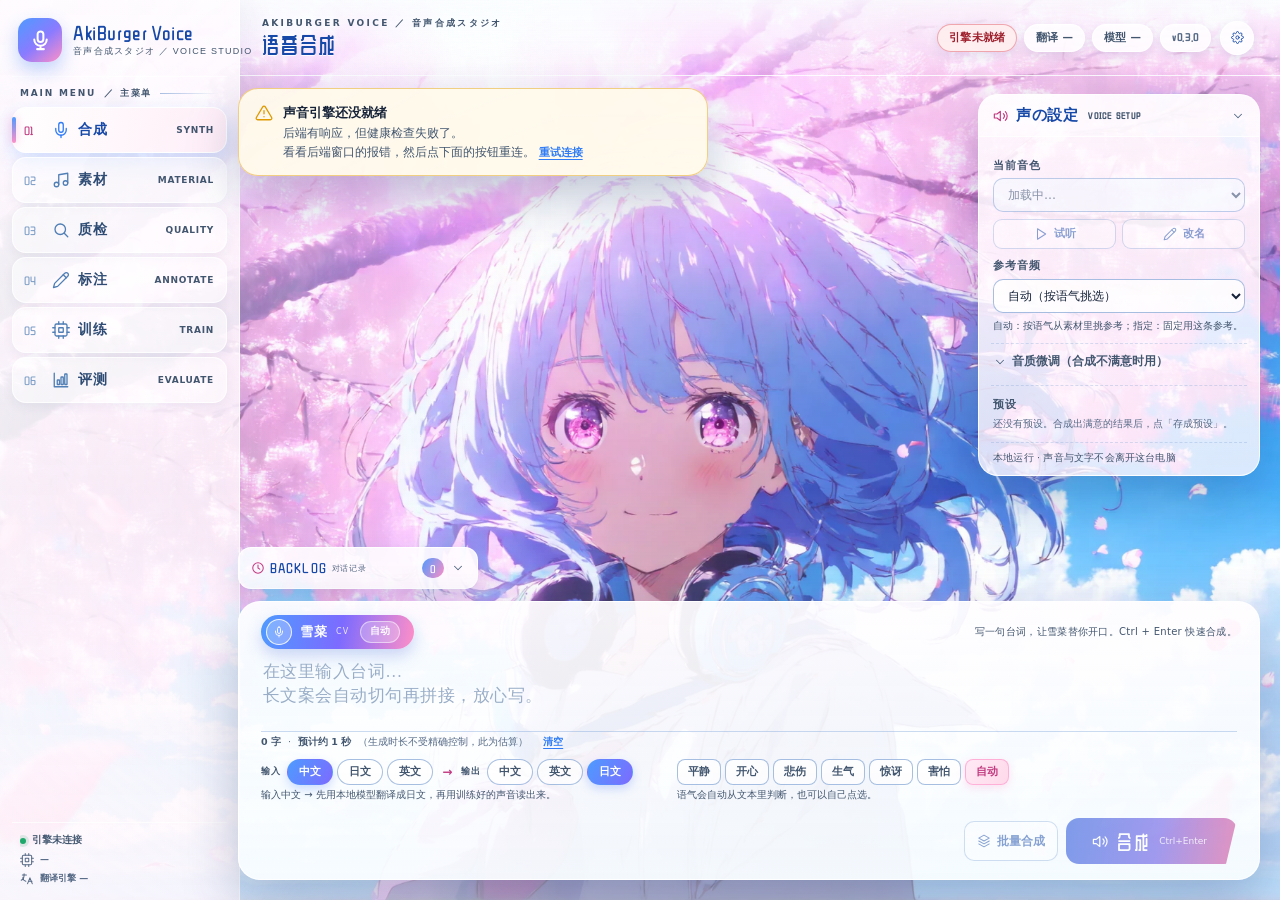
==== src/static/index.html @ b8134723 "修复审查 P1/P2:三类页面转场+方向感/批量停止重开与429退避/BACKLOG锚点与紧凑模式抽屉/矮屏设置可达/评测真实进度与CTA禁用/标注保存反馈/五页撑满/语气与seed状态/422中文化" ====
<!DOCTYPE html>
<html lang="zh-CN">
<head>
<meta charset="UTF-8">
<meta name="viewport" content="width=device-width, initial-scale=1.0">
<title>AkiBurger Voice · 合成台</title>
<link rel="icon" href="data:image/svg+xml,<svg xmlns='http://www.w3.org/2000/svg' viewBox='0 0 100 100'><rect width='100' height='100' rx='22' fill='%23EEF6FF'/><circle cx='50' cy='50' r='22' fill='%232F7CF6'/><circle cx='62' cy='38' r='8' fill='%23FF8FC7'/></svg>">
<link rel="stylesheet" href="styles.css?v=20261020v7">
<link rel="preload" as="image" href="assets/hero-idle.webp">
</head>
<body data-view="synth">

<!-- 跳到主内容（无障碍：页面首个可聚焦元素） -->
<a class="skip-link" href="#contentScroll">跳到主内容</a>

<!-- ============================================================
     内联 SVG 图标 sprite（Lucide 风格，线性描边，无 emoji 图标）
     用法：<svg class="icon" aria-hidden="true"><use href="#i-xxx"/></svg>
     ============================================================ -->
<svg class="svg-sprite" xmlns="http://www.w3.org/2000/svg" aria-hidden="true" focusable="false">
  <symbol id="i-alert-triangle" viewBox="0 0 24 24" fill="none" stroke="currentColor" stroke-width="1.75" stroke-linecap="round" stroke-linejoin="round"><path d="M10.29 3.86 1.82 18a2 2 0 0 0 1.71 3h16.94a2 2 0 0 0 1.71-3L13.71 3.86a2 2 0 0 0-3.42 0z"/><line x1="12" y1="9" x2="12" y2="13"/><line x1="12" y1="17" x2="12.01" y2="17"/></symbol>
  <symbol id="i-chart" viewBox="0 0 24 24" fill="none" stroke="currentColor" stroke-width="1.75" stroke-linecap="round" stroke-linejoin="round"><path d="M3 3v18h18"/><rect x="7" y="12" width="3" height="6" rx="0.5"/><rect x="12" y="8" width="3" height="10" rx="0.5"/><rect x="17" y="4" width="3" height="14" rx="0.5"/></symbol>
  <symbol id="i-check" viewBox="0 0 24 24" fill="none" stroke="currentColor" stroke-width="1.75" stroke-linecap="round" stroke-linejoin="round"><path d="M20 6 9 17l-5-5"/></symbol>
  <symbol id="i-chevron-down" viewBox="0 0 24 24" fill="none" stroke="currentColor" stroke-width="1.75" stroke-linecap="round" stroke-linejoin="round"><path d="m6 9 6 6 6-6"/></symbol>
  <symbol id="i-clock" viewBox="0 0 24 24" fill="none" stroke="currentColor" stroke-width="1.75" stroke-linecap="round" stroke-linejoin="round"><circle cx="12" cy="12" r="9"/><path d="M12 7v5l3 2"/></symbol>
  <symbol id="i-cpu" viewBox="0 0 24 24" fill="none" stroke="currentColor" stroke-width="1.75" stroke-linecap="round" stroke-linejoin="round"><rect x="4" y="4" width="16" height="16" rx="2"/><rect x="9" y="9" width="6" height="6" rx="0.5"/><path d="M9 1v3M15 1v3M9 20v3M15 20v3M1 9h3M1 15h3M20 9h3M20 15h3"/></symbol>
  <symbol id="i-database" viewBox="0 0 24 24" fill="none" stroke="currentColor" stroke-width="1.75" stroke-linecap="round" stroke-linejoin="round"><ellipse cx="12" cy="5" rx="8" ry="3"/><path d="M4 5v14c0 1.7 3.6 3 8 3s8-1.3 8-3V5"/><path d="M4 12c0 1.7 3.6 3 8 3s8-1.3 8-3"/></symbol>
  <symbol id="i-download" viewBox="0 0 24 24" fill="none" stroke="currentColor" stroke-width="1.75" stroke-linecap="round" stroke-linejoin="round"><path d="M12 3v12"/><path d="m7 10 5 5 5-5"/><path d="M5 21h14"/></symbol>
  <symbol id="i-eraser" viewBox="0 0 24 24" fill="none" stroke="currentColor" stroke-width="1.75" stroke-linecap="round" stroke-linejoin="round"><path d="m7 21-4.3-4.3a1 1 0 0 1 0-1.4l9.6-9.6a2 2 0 0 1 2.8 0l5.6 5.6a2 2 0 0 1 0 2.8L13 21"/><path d="M22 21H7"/><path d="m5 11 8 8"/></symbol>
  <symbol id="i-eye" viewBox="0 0 24 24" fill="none" stroke="currentColor" stroke-width="1.75" stroke-linecap="round" stroke-linejoin="round"><path d="M2 12s3.5-7 10-7 10 7 10 7-3.5 7-10 7S2 12 2 12z"/><circle cx="12" cy="12" r="3"/></symbol>
  <symbol id="i-filter" viewBox="0 0 24 24" fill="none" stroke="currentColor" stroke-width="1.75" stroke-linecap="round" stroke-linejoin="round"><path d="M3 4h18l-7 8v6l-4 2v-8L3 4z"/></symbol>
  <symbol id="i-folder-upload" viewBox="0 0 24 24" fill="none" stroke="currentColor" stroke-width="1.75" stroke-linecap="round" stroke-linejoin="round"><path d="M4 20h16a2 2 0 0 0 2-2V8a2 2 0 0 0-2-2h-7.9a2 2 0 0 1-1.69-.9L9.6 3.9A2 2 0 0 0 7.93 3H4a2 2 0 0 0-2 2v13a2 2 0 0 0 2 2z"/><path d="M12 10v6"/><path d="m9 13 3-3 3 3"/></symbol>
  <symbol id="i-info" viewBox="0 0 24 24" fill="none" stroke="currentColor" stroke-width="1.75" stroke-linecap="round" stroke-linejoin="round"><circle cx="12" cy="12" r="9"/><path d="M12 16v-4"/><path d="M12 8h.01"/></symbol>
  <symbol id="i-layers" viewBox="0 0 24 24" fill="none" stroke="currentColor" stroke-width="1.75" stroke-linecap="round" stroke-linejoin="round"><path d="m12 2 9 5-9 5-9-5 9-5z"/><path d="m3 12 9 5 9-5"/><path d="m3 17 9 5 9-5"/></symbol>
  <symbol id="i-mic" viewBox="0 0 24 24" fill="none" stroke="currentColor" stroke-width="1.75" stroke-linecap="round" stroke-linejoin="round"><path d="M12 2a3 3 0 0 0-3 3v7a3 3 0 0 0 6 0V5a3 3 0 0 0-3-3z"/><path d="M19 10v2a7 7 0 0 1-14 0v-2"/><line x1="12" y1="19" x2="12" y2="22"/></symbol>
  <symbol id="i-music" viewBox="0 0 24 24" fill="none" stroke="currentColor" stroke-width="1.75" stroke-linecap="round" stroke-linejoin="round"><path d="M9 18V5l12-2v13"/><circle cx="6" cy="18" r="3"/><circle cx="18" cy="16" r="3"/></symbol>
  <symbol id="i-pause" viewBox="0 0 24 24" fill="none" stroke="currentColor" stroke-width="1.75" stroke-linecap="round" stroke-linejoin="round"><rect x="5" y="4" width="4" height="16" rx="1"/><rect x="15" y="4" width="4" height="16" rx="1"/></symbol>
  <symbol id="i-pencil" viewBox="0 0 24 24" fill="none" stroke="currentColor" stroke-width="1.75" stroke-linecap="round" stroke-linejoin="round"><path d="M17 3a2.83 2.83 0 1 1 4 4L7.5 20.5 2 22l1.5-5.5z"/><path d="m15 5 4 4"/></symbol>
  <symbol id="i-play" viewBox="0 0 24 24" fill="none" stroke="currentColor" stroke-width="1.75" stroke-linecap="round" stroke-linejoin="round"><path d="M6 3l14 9-14 9V3z"/></symbol>
  <symbol id="i-plus" viewBox="0 0 24 24" fill="none" stroke="currentColor" stroke-width="1.75" stroke-linecap="round" stroke-linejoin="round"><path d="M12 5v14"/><path d="M5 12h14"/></symbol>
  <symbol id="i-refresh-cw" viewBox="0 0 24 24" fill="none" stroke="currentColor" stroke-width="1.75" stroke-linecap="round" stroke-linejoin="round"><path d="M21 12a9 9 0 0 0-15.5-6.4L3 8"/><path d="M3 3v5h5"/><path d="M3 12a9 9 0 0 0 15.5 6.4L21 16"/><path d="M21 21v-5h-5"/></symbol>
  <symbol id="i-rotate-ccw" viewBox="0 0 24 24" fill="none" stroke="currentColor" stroke-width="1.75" stroke-linecap="round" stroke-linejoin="round"><path d="M3 12a9 9 0 1 0 3-6.7L3 8"/><path d="M3 3v5h5"/></symbol>
  <symbol id="i-save" viewBox="0 0 24 24" fill="none" stroke="currentColor" stroke-width="1.75" stroke-linecap="round" stroke-linejoin="round"><path d="M5 3h11l5 5v13a1 1 0 0 1-1 1H5a2 2 0 0 1-2-2V5a2 2 0 0 1 2-2z"/><path d="M7 3v6h8V3"/><path d="M7 21v-8h10v8"/></symbol>
  <symbol id="i-search" viewBox="0 0 24 24" fill="none" stroke="currentColor" stroke-width="1.75" stroke-linecap="round" stroke-linejoin="round"><circle cx="11" cy="11" r="7"/><path d="m21 21-4.3-4.3"/></symbol>
  <symbol id="i-settings" viewBox="0 0 24 24" fill="none" stroke="currentColor" stroke-width="1.75" stroke-linecap="round" stroke-linejoin="round"><circle cx="12" cy="12" r="3"/><path d="M19.4 15a1.65 1.65 0 0 0 .33 1.82l.06.06a2 2 0 1 1-2.83 2.83l-.06-.06a1.65 1.65 0 0 0-1.82-.33 1.65 1.65 0 0 0-1 1.51V21a2 2 0 1 1-4 0v-.09A1.65 1.65 0 0 0 9 19.4a1.65 1.65 0 0 0-1.82.33l-.06.06a2 2 0 1 1-2.83-2.83l.06-.06a1.65 1.65 0 0 0 .33-1.82 1.65 1.65 0 0 0-1.51-1H3a2 2 0 1 1 0-4h.09A1.65 1.65 0 0 0 4.6 9a1.65 1.65 0 0 0-.33-1.82l-.06-.06a2 2 0 1 1 2.83-2.83l.06.06a1.65 1.65 0 0 0 1.82.33H9a1.65 1.65 0 0 0 1-1.51V3a2 2 0 1 1 4 0v.09a1.65 1.65 0 0 0 1 1.51 1.65 1.65 0 0 0 1.82-.33l.06-.06a2 2 0 1 1 2.83 2.83l-.06.06A1.65 1.65 0 0 0 19.4 9c.14.4.52.68.95.68H21a2 2 0 1 1 0 4h-.09a1.65 1.65 0 0 0-1.51 1z"/></symbol>
  <symbol id="i-square" viewBox="0 0 24 24" fill="none" stroke="currentColor" stroke-width="1.75" stroke-linecap="round" stroke-linejoin="round"><rect x="5" y="5" width="14" height="14" rx="2"/></symbol>
  <symbol id="i-star" viewBox="0 0 24 24" fill="none" stroke="currentColor" stroke-width="1.75" stroke-linecap="round" stroke-linejoin="round"><path d="M12 2.5l2.9 5.9 6.5.9-4.7 4.6 1.1 6.5L12 17.3l-5.8 3.1 1.1-6.5-4.7-4.6 6.5-.9z"/></symbol>
  <symbol id="i-translate" viewBox="0 0 24 24" fill="none" stroke="currentColor" stroke-width="1.75" stroke-linecap="round" stroke-linejoin="round"><path d="M4 5h7"/><path d="M7 3v2c0 4-2.5 8-5 9"/><path d="M5 9c0 3 2 6 5 7"/><path d="m13 20 4-10 4 10"/><path d="M15.5 16h5"/></symbol>
  <symbol id="i-trash-2" viewBox="0 0 24 24" fill="none" stroke="currentColor" stroke-width="1.75" stroke-linecap="round" stroke-linejoin="round"><path d="M3 6h18"/><path d="M19 6v14a2 2 0 0 1-2 2H7a2 2 0 0 1-2-2V6"/><path d="M8 6V4a2 2 0 0 1 2-2h4a2 2 0 0 1 2 2v2"/><line x1="10" y1="11" x2="10" y2="17"/><line x1="14" y1="11" x2="14" y2="17"/></symbol>
  <symbol id="i-volume-2" viewBox="0 0 24 24" fill="none" stroke="currentColor" stroke-width="1.75" stroke-linecap="round" stroke-linejoin="round"><path d="M11 5 6 9H2v6h4l5 4V5z"/><path d="M15.5 8.5a5 5 0 0 1 0 7"/><path d="M18.5 5.5a9 9 0 0 1 0 13"/></symbol>
  <symbol id="i-waveform" viewBox="0 0 24 24" fill="none" stroke="currentColor" stroke-width="1.75" stroke-linecap="round" stroke-linejoin="round"><path d="M2 12h2"/><path d="M6 8v8"/><path d="M10 5v14"/><path d="M14 9v6"/><path d="M18 7v10"/><path d="M22 12h-2"/></symbol>
  <symbol id="i-x" viewBox="0 0 24 24" fill="none" stroke="currentColor" stroke-width="1.75" stroke-linecap="round" stroke-linejoin="round"><path d="M18 6 6 18"/><path d="m6 6 12 12"/></symbol>
</svg>

<!-- ============================================================
     A 式主视觉背景 + 应用外壳
     ============================================================ -->
<div class="stage">
  <div class="scene-stack" aria-hidden="true">
    <div class="scene-img" id="sceneA"></div>
    <div class="scene-img" id="sceneB"></div>
  </div>
  <div class="scene-tint" aria-hidden="true"></div>

  <!-- ================= 顶部状态条 ================= -->
  <header class="topbar">
    <div class="topbar-left">
      <span class="topbar-kicker">AKIBURGER VOICE ／ 音声合成スタジオ</span>
      <h1 class="topbar-title" id="pageTitle">语音合成</h1>
    </div>
    <div class="topbar-right">
      <span id="engineBadge" class="badge badge-warn" title="声音引擎连接状态">引擎检查中…</span>
      <span id="translatorBadge" class="badge badge-neutral" title="本地翻译引擎状态">翻译 —</span>
      <span id="topModelBadge" class="badge badge-neutral" title="当前音色模型">模型 —</span>
      <span class="badge badge-neutral badge-version">v0.3.0</span>
      <button type="button" id="historyBtn" class="icon-btn compact-only" aria-label="打开历史记录" aria-expanded="false" aria-controls="backlogDrawer" title="历史记录">
        <svg class="icon" aria-hidden="true"><use href="#i-clock"/></svg>
      </button>
      <button type="button" id="voicePanelBtn" class="icon-btn voice-open-btn" aria-label="打开声の設定" aria-expanded="false" aria-controls="voicePanel" title="声の設定">
        <svg class="icon" aria-hidden="true"><use href="#i-volume-2"/></svg>
      </button>
      <button type="button" id="settingsBtn" class="icon-btn" aria-label="设置" aria-expanded="false" aria-controls="settingsPanel" title="设置">
        <svg class="icon" aria-hidden="true"><use href="#i-settings"/></svg>
      </button>
      <div id="settingsPanel" class="settings-panel hidden" role="dialog" aria-label="设置">
        <div class="settings-title">设置</div>
        <label class="settings-row">
          <span>页面切换动效</span>
          <span class="switch"><input id="motionToggle" type="checkbox" checked><i class="switch-dot"></i></span>
        </label>
        <label class="settings-row">
          <span>显示主视觉背景</span>
          <span class="switch"><input id="charToggle" type="checkbox" checked><i class="switch-dot"></i></span>
        </label>
        <div class="settings-note">关闭动效后页面切换不再有斜切面板；关闭主视觉后回退到纯色渐变背景，功能不受影响。</div>
      </div>
    </div>
  </header>

  <!-- ================= 左侧竖排大菜单 ================= -->
  <nav class="main-menu side-nav" aria-label="主导航">
    <div class="brand">
      <span class="brand-logo" aria-hidden="true">
        <svg viewBox="0 0 24 24" fill="none" stroke="currentColor" stroke-width="2.1" stroke-linecap="round" stroke-linejoin="round"><rect x="9" y="2.5" width="6" height="11" rx="3"/><path d="M5.5 11a6.5 6.5 0 0 0 13 0M12 17.5V21M8.5 21h7"/></svg>
      </span>
      <span class="brand-text">
        <span class="brand-name">AkiBurger Voice</span>
        <span class="brand-sub">音声合成スタジオ ／ VOICE STUDIO</span>
      </span>
    </div>
    <div class="menu-cap"><span>MAIN MENU</span><span>／ 主菜单</span></div>

    <button type="button" class="side-nav-item flow-step current" data-view="synth"
            aria-current="page" title="语音合成" aria-label="语音合成">
      <span class="menu-num">01</span>
      <svg class="icon side-nav-icon" aria-hidden="true"><use href="#i-mic"/></svg>
      <span class="side-nav-label">合成</span>
      <span class="side-nav-en">SYNTH</span>
    </button>
    <button type="button" class="side-nav-item flow-step" data-view="material" title="素材：导入音频" aria-label="素材">
      <span class="menu-num">02</span>
      <svg class="icon side-nav-icon" aria-hidden="true"><use href="#i-music"/></svg>
      <span class="side-nav-label">素材</span>
      <span class="side-nav-en">MATERIAL</span>
    </button>
    <button type="button" class="side-nav-item flow-step" data-view="qc" title="质检：检查音频/文本问题" aria-label="质检">
      <span class="menu-num">03</span>
      <svg class="icon side-nav-icon" aria-hidden="true"><use href="#i-search"/></svg>
      <span class="side-nav-label">质检</span>
      <span class="side-nav-en">QUALITY</span>
    </button>
    <button type="button" class="side-nav-item flow-step" data-view="annotation" title="标注：核对/修改文本" aria-label="标注">
      <span class="menu-num">04</span>
      <svg class="icon side-nav-icon" aria-hidden="true"><use href="#i-pencil"/></svg>
      <span class="side-nav-label">标注</span>
      <span class="side-nav-en">ANNOTATE</span>
    </button>
    <button type="button" class="side-nav-item flow-step" data-view="train" title="训练：训练/更新声音模型" aria-label="训练">
      <span class="menu-num">05</span>
      <svg class="icon side-nav-icon" aria-hidden="true"><use href="#i-cpu"/></svg>
      <span class="side-nav-label">训练</span>
      <span class="side-nav-en">TRAIN</span>
    </button>
    <button type="button" class="side-nav-item flow-step" data-view="eval" title="评测：给声音打分" aria-label="评测">
      <span class="menu-num">06</span>
      <svg class="icon side-nav-icon" aria-hidden="true"><use href="#i-chart"/></svg>
      <span class="side-nav-label">评测</span>
      <span class="side-nav-en">EVALUATE</span>
    </button>

    <div class="menu-foot">
      <div class="menu-status"><span class="menu-status-dot"></span><span id="footEngine">引擎状态未知</span></div>
      <div class="menu-status menu-status-sub" title="当前音色模型"><svg class="icon icon-sm" aria-hidden="true"><use href="#i-cpu"/></svg><span id="sideModelName">—</span></div>
      <div class="menu-status menu-status-sub" title="本地翻译引擎状态"><svg class="icon icon-sm" aria-hidden="true"><use href="#i-translate"/></svg><span id="sideTranslator">翻译引擎 —</span></div>
    </div>
  </nav>

  <!-- 角色直接画在 A 式主视觉背景里：表情切换 = 背景图 120ms 淡入淡出 -->
  <!-- ================= 页面切换多层转场 ================= -->
  <div class="page-veil" id="pageVeil" aria-hidden="true" data-type="a" data-dir="fwd">
    <!-- A：跨区 cut-in（深蓝块 + 速度线 + 页面名贴纸） -->
    <div class="veil-a">
      <i class="veil-a-block"></i>
      <span class="veil-a-lines"><i></i><i></i><i></i></span>
      <span class="veil-sticker">
        <b class="veil-sticker-num">02</b>
        <span class="veil-sticker-en">MATERIAL</span>
        <span class="veil-sticker-cn">素材</span>
      </span>
    </div>
    <!-- B：流水线内部（漫画翻页：双面板错位 + 大编号） -->
    <div class="veil-b">
      <i class="veil-b-pink"></i>
      <i class="veil-b-white"></i>
      <span class="veil-b-num">02</span>
    </div>
  </div>

  <!-- ================= 主内容区（其它 5 页） ================= -->
  <main class="stage-main" id="main" tabindex="-1">
    <div class="content-scroll" id="contentScroll">
      <div class="page">

        <!-- ==================== 合成页（内容主要浮层在下方） ==================== -->
        <div class="view" id="view-synth">
          <header class="page-head synth-head">
            <h2 class="page-title">语音合成</h2>
            <p class="page-sub">写一句台词，让雪菜的声音替你开口。</p>
          </header>
        </div>

        <!-- ==================== 素材页 ==================== -->
        <div class="view hidden" id="view-material">
          <header class="page-head">
            <h2 class="page-title">素材</h2>
            <p class="page-sub">第一步：把要用的声音素材导入进来。可以选一个文件夹，扫描后按需导入。</p>
          </header>

          <section class="card" id="dataSection">
            <div class="card-head">
              <h2 class="card-title">训练素材</h2>
            </div>
            <div class="train-note">
              三步：<b>选文件夹 → 导入音频 → 识别 + 清洗</b>。做完这三步才能训练。<br>
              音频格式支持 ogg / wav / flac / mp3 等，选中的文件夹会全部导入并自动转成训练要的 wav（已导入的会跳过）。
            </div>
            <div class="data-row">
              <button type="button" id="browseBtn" class="btn-secondary btn-sm">
                <svg class="icon icon-sm" aria-hidden="true"><use href="#i-folder-upload"/></svg>
                浏览…
              </button>
              <input id="sourcePath" class="data-input" type="text"
                     placeholder="点「浏览…」选文件夹，或直接粘贴路径，例如 D:\我的声音素材\雪菜">
              <button type="button" id="scanBtn" class="btn-secondary btn-sm">
                <svg class="icon icon-sm" aria-hidden="true"><use href="#i-search"/></svg>
                扫描
              </button>
            </div>
            <div class="data-hint" id="browseHint"></div>
            <div class="data-scan-result" id="scanResult">还没扫描。填好路径后点「扫描」看看有多少素材。</div>
            <div class="data-row">
              <button type="button" id="importBtn" class="btn-secondary btn-sm">① 导入全部音频</button>
              <button type="button" id="prepareBtn" class="btn-secondary btn-sm">② 识别 + 清洗</button>
            </div>
            <div id="dataJob" class="data-job hidden">
              <div class="train-stage" id="dataJobStage">—</div>
              <div class="progress-track"><div id="dataJobBar" class="progress-bar" style="width:0%"></div></div>
              <pre class="train-log" id="dataJobLog"></pre>
            </div>
          </section>

          <section class="card">
            <div class="card-head">
              <h2 class="card-title">已导入的素材</h2>
              <div class="material-actions">
                <button type="button" id="materialRestoreBtn" class="btn-secondary btn-sm" title="从回收站找回上次删掉的素材">
                  <svg class="icon icon-sm" aria-hidden="true"><use href="#i-rotate-ccw"/></svg>
                  恢复删除
                </button>
                <button type="button" id="materialRefreshBtn" class="btn-secondary btn-sm">
                  <svg class="icon icon-sm" aria-hidden="true"><use href="#i-refresh-cw"/></svg>
                  刷新
                </button>
                <button type="button" id="materialClearBtn" class="btn-danger-link">
                  <svg class="icon icon-sm" aria-hidden="true"><use href="#i-trash-2"/></svg>
                  全部清空
                </button>
              </div>
            </div>
            <div class="material-stats" id="materialStats">正在读取…</div>
            <div class="material-toolbar">
              <input id="materialSearch" class="data-input" type="search" placeholder="按文件名搜索…" aria-label="搜索素材">
              <span class="material-count" id="materialCount"></span>
            </div>
            <div class="material-list" id="materialList"></div>
          </section>
        </div>

        <!-- ==================== 质检页 ==================== -->
        <div class="view hidden" id="view-qc">
          <header class="page-head">
            <h2 class="page-title">质检</h2>
            <p class="page-sub">第二步：自动检查素材有没有问题（太短/太长/太小/爆音/静音多/文本乱码），问题音频不建议拿去训练。</p>
          </header>

          <section class="card">
            <div class="card-head">
              <h2 class="card-title">检查结果</h2>
              <div class="material-actions">
                <button type="button" id="qcClearBtn" class="btn-danger-link">清空结果</button>
                <button type="button" id="qcRunBtn" class="btn-secondary btn-sm">
                  <svg class="icon icon-sm" aria-hidden="true"><use href="#i-search"/></svg>
                  开始质检
                </button>
              </div>
            </div>
            <div id="qcSummary" class="qc-summary">还没检查过。点「开始质检」，几百段音频大约十几秒。</div>
            <div class="eval-filter" id="qcFilter" hidden>
              <button type="button" class="filter-btn active" data-filter="all">全部</button>
              <button type="button" class="filter-btn" data-filter="warn">警告</button>
              <button type="button" class="filter-btn" data-filter="fail">不合格</button>
            </div>
            <div class="qc-list" id="qcList"></div>
          </section>
        </div>

        <!-- ==================== 标注页 ==================== -->
        <div class="view hidden" id="view-annotation">
          <header class="page-head">
            <h2 class="page-title">标注</h2>
            <p class="page-sub">第三步：核对每段音频对应的文本。识别错的地方直接改，改完点保存，训练用的就是改后的文本。</p>
          </header>

          <section class="card">
            <div class="card-head">
              <h2 class="card-title">标注列表</h2>
              <div class="material-actions">
                <button type="button" id="annClearBtn" class="btn-danger-link">清空列表</button>
                <button type="button" id="annRefreshBtn" class="btn-secondary btn-sm">
                  <svg class="icon icon-sm" aria-hidden="true"><use href="#i-refresh-cw"/></svg>
                  刷新
                </button>
              </div>
            </div>
            <div class="material-stats" id="annStats">正在读取…</div>
            <div class="material-toolbar">
              <input id="annSearch" class="data-input" type="search" placeholder="按文件名搜索…" aria-label="搜索标注">
              <span class="material-count" id="annCount"></span>
            </div>
            <div class="eval-filter" id="annFilter" hidden>
              <button type="button" class="filter-btn active" data-filter="all">全部</button>
              <button type="button" class="filter-btn" data-filter="short">文本过短</button>
              <button type="button" class="filter-btn" data-filter="long">文本过长</button>
            </div>
            <div class="ann-list" id="annList"></div>
          </section>
        </div>

        <!-- ==================== 训练页 ==================== -->
        <div class="view hidden" id="view-train">
          <header class="page-head">
            <h2 class="page-title">训练声音模型</h2>
            <p class="page-sub">用准备好的音频训练或更新音色模型。训练完成后会自动挂到合成页使用，建议再跑一次评测对比分数。</p>
          </header>

          <div class="train-stack" id="trainSection">
            <section class="card">
              <div class="card-head">
                <h2 class="card-title">本次训练</h2>
                <span id="trainBadge" class="badge badge-warn">空闲</span>
              </div>
              <div class="train-data" id="trainData">正在检查训练数据…</div>
            </section>

            <section class="card">
              <div class="card-head">
                <h2 class="card-title">训练参数</h2>
                <span class="card-sub">轮数越多越像，但越慢</span>
              </div>
              <div class="train-params">
                <label class="train-param">音色模型轮数
                  <input id="epochsS2" type="number" value="6" min="1" max="20">
                </label>
                <label class="train-param">韵律模型轮数
                  <input id="epochsS1" type="number" value="8" min="1" max="30">
                </label>
                <label class="train-param">音色批量
                  <input id="batchS2" type="number" value="2" min="1" max="8">
                </label>
                <label class="train-param">韵律批量
                  <input id="batchS1" type="number" value="4" min="1" max="16">
                </label>
                <label class="train-param train-check">
                  <input id="fromScratch" type="checkbox" checked> 从零训练
                </label>
              </div>
            </section>

            <section class="card">
              <div class="card-head">
                <h2 class="card-title">高级参数</h2>
                <span class="card-sub">不确定就保持默认</span>
              </div>
              <div class="adv-params">
                <label class="train-param">音色保存间隔
                  <input id="saveEveryS2" type="number" value="2" min="1" max="10">
                </label>
                <label class="train-param">韵律保存间隔
                  <input id="saveEveryS1" type="number" value="4" min="1" max="20">
                </label>
                <label class="train-param">音色学习率
                  <input id="lrS2" type="number" value="0" min="0" max="1" step="0.0001" placeholder="0=默认">
                </label>
                <label class="train-param">韵律学习率
                  <input id="lrS1" type="number" value="0" min="0" max="1" step="0.0001" placeholder="0=默认">
                </label>
                <label class="train-param train-check">
                  <input id="autoEval" type="checkbox"> 训完自动评测
                </label>
              </div>
            </section>

            <section class="card">
              <div class="card-head">
                <h2 class="card-title">开始训练</h2>
                <span class="card-sub">训练期间合成会变慢</span>
              </div>
              <div class="train-note">轮数越多越像但越慢（音色模型约 2 分钟/轮）。训练期间合成会变慢。<br>「从零训练」会忽略上次训练的中间权重重新开始；取消勾选则在现有权重基础上继续训练。<br>训练完成后会自动挂载新权重，并建议跑一次评测。</div>
              <div class="train-actions">
                <button type="button" id="trainStartBtn" class="btn-secondary">
                  <svg class="icon icon-sm" aria-hidden="true"><use href="#i-play"/></svg>
                  开始训练
                </button>
                <button type="button" id="trainStopBtn" class="btn-secondary hidden">
                  <svg class="icon icon-sm" aria-hidden="true"><use href="#i-square"/></svg>
                  停止训练
                </button>
              </div>
              <div id="trainProgress" class="train-progress hidden">
                <div class="train-stage" id="trainStage">—</div>
                <div class="progress-track"><div id="trainBar" class="progress-bar" style="width:0%"></div></div>
                <div class="train-meta" id="trainMeta"></div>
                <pre class="train-log" id="trainLog"></pre>
              </div>
            </section>
          </div>
        </div>

        <!-- ==================== 评测页 ==================== -->
        <div class="view hidden" id="view-eval">
          <header class="page-head">
            <h2 class="page-title">评测打分</h2>
            <p class="page-sub">用声纹模型客观测量"像不像"：固定 11 句测试台词，跟参考音频比相似度。分数越高越像本人。</p>
          </header>

          <section class="card" id="evalTargetCard">
            <div class="card-head">
              <h2 class="card-title">评测对象</h2>
            </div>
            <div id="evalTarget" class="eval-target">正在读取…</div>
            <div class="train-note">
              评测方法：固定 11 句测试台词（5 句日文 + 3 句中文 + 3 句英文，与训练集无关），
              跟参考音频比"声纹相似度"。分数只反映"像不像本人"，不评价好不好听。
            </div>
          </section>

          <section class="card" id="evalSection">
            <div class="card-head">
              <h2 class="card-title">本次评测</h2>
              <button type="button" id="evalBtn" class="btn-secondary btn-sm" disabled>
                <svg class="icon icon-sm" aria-hidden="true"><use href="#i-chart"/></svg>
                开始评测
              </button>
            </div>
            <div class="eval-note">
              固定 11 句测试台词（5 句日文 + 3 句中文 + 3 句英文，与训练集无关），跟参考音频比声纹相似度。约 1.5 分钟；评测期间合成会暂时不可用。
            </div>

            <div id="evalProgress" class="eval-progress hidden">
              <div class="progress-row"><span class="spinner" aria-hidden="true"></span><span id="evalProgressText">正在评测…</span></div>
              <div class="progress-track"><div id="evalBar" class="progress-bar"></div></div>
            </div>

            <div id="evalResult" class="eval-result hidden">
              <div class="eval-score-card">
                <div class="eval-score-big" id="evalScore">—</div>
                <div class="eval-score-side">
                  <div class="eval-level" id="evalLevel">—</div>
                  <div class="eval-model" id="evalModel"></div>
                </div>
              </div>
              <div class="eval-conclusion" id="evalConclusion"></div>
              <div class="eval-langs" id="evalLangs"></div>

              <div class="eval-legend">
                <span class="lv-chip lv-good">≥ 0.78 很像</span>
                <span class="lv-chip lv-ok">0.65 ~ 0.78 像</span>
                <span class="lv-chip lv-mid">0.50 ~ 0.65 一般</span>
                <span class="lv-chip lv-bad">&lt; 0.50 不像</span>
                <span class="eval-legend-note">分数 = 跟参考音频的声纹相似度，1.000 是同一个声音</span>
              </div>
              <div class="eval-filter" id="evalFilter" hidden>
                <button type="button" class="filter-btn active" data-filter="all">全部</button>
                <button type="button" class="filter-btn" data-filter="bad">只看不够像的</button>
              </div>
              <div class="eval-details" id="evalDetails"></div>
            </div>

            <div class="eval-history-wrap">
              <div class="card-head">
                <h3 class="card-title">历史评测</h3>
              </div>
              <div id="evalHistory" class="eval-history">
                <div class="eval-history-empty" id="evalHistoryEmpty">还没有评测记录。点「开始评测」跑第一次。</div>
              </div>
            </div>
          </section>
        </div>

      </div>
    </div>
  </main>

  <!-- ================= 合成页：顶部引擎未就绪提示 ================= -->
  <section id="engineDown" class="float-panel engine-panel notice notice-warn hidden" role="status">
    <svg class="icon notice-icon" aria-hidden="true"><use href="#i-alert-triangle"/></svg>
    <div class="notice-body">
      <div class="notice-title">声音引擎还没就绪</div>
      <div class="notice-desc" id="engineDownDesc">
        界面已经打开了，但后端服务没连上。<br>
        试试：启动后端的 <code>app.py</code>，然后回来点 <button type="button" class="linklike" id="retryBtn">重试连接</button>。
      </div>
    </div>
  </section>

  <!-- ================= 合成页：底部 galgame 对话框（输入 + 合成 HUD） ================= -->
  <section class="dialog" aria-label="合成输入区">
    <div class="dialog-top">
      <div class="speaker">
        <span class="speaker-face" aria-hidden="true"><svg class="icon" aria-hidden="true"><use href="#i-mic"/></svg></span>
        <b>雪菜</b><span class="speaker-cv">CV</span>
        <span class="speaker-tone" id="speakerTone">平静</span>
      </div>
      <div class="tone-detected" id="toneDetected" hidden>
        <svg class="icon tone-ai" aria-hidden="true"><use href="#i-cpu"/></svg>
        <span>自动判断为「<strong id="toneDetectedName">—</strong>」</span>
        <span class="tone-conf" id="toneDetectedConf"></span>
      </div>
      <span class="dialog-hint">写一句台词，让雪菜替你开口。Ctrl + Enter 快速合成。</span>
    </div>

    <div class="dialog-main">
      <label class="sr-only" for="textInput">要念的话</label>
      <textarea id="textInput" class="dialog-text" rows="3"
        placeholder="在这里输入台词…&#10;长文案会自动切句再拼接，放心写。"
        spellcheck="false"></textarea>
      <div class="meta-row">
        <span id="charCount">0 字</span>
        <span class="meta-sep">·</span>
        <span id="durationEst">预计约 0 秒</span>
        <span class="meta-hint">（生成时长不受精确控制，此为估算）</span>
        <button type="button" id="clearBtn" class="linklike">清空</button>
      </div>
    </div>

    <div class="dialog-controls">
      <div class="lang-control">
        <div class="lang-mini-blk">
          <span class="ctrl-label">输入</span>
          <div class="lang-group" role="radiogroup" aria-label="输入语言">
            <button type="button" class="in-lang-btn active" data-lang="zh">中文</button>
            <button type="button" class="in-lang-btn" data-lang="ja">日文</button>
            <button type="button" class="in-lang-btn" data-lang="en">英文</button>
          </div>
        </div>
        <span class="lang-arrow" aria-hidden="true">→</span>
        <div class="lang-mini-blk">
          <span class="ctrl-label">输出</span>
          <div class="lang-group" role="radiogroup" aria-label="输出语言">
            <button type="button" class="lang-btn" data-lang="zh">中文</button>
            <button type="button" class="lang-btn" data-lang="en">英文</button>
            <button type="button" class="lang-btn active" data-lang="ja">日文</button>
          </div>
        </div>
        <div class="lang-note" id="langNote">输入中文 → 自动翻译成日文再用训练好的声音读出来。</div>
      </div>

      <div class="tone-control">
        <div class="tone-group" role="radiogroup" aria-label="语气">
          <button type="button" class="tone-btn" data-tone="平静">平静</button>
          <button type="button" class="tone-btn" data-tone="开心">开心</button>
          <button type="button" class="tone-btn" data-tone="悲伤">悲伤</button>
          <button type="button" class="tone-btn" data-tone="生气">生气</button>
          <button type="button" class="tone-btn" data-tone="惊讶">惊讶</button>
          <button type="button" class="tone-btn" data-tone="害怕">害怕</button>
          <button type="button" class="tone-btn" data-tone="auto">自动</button>
        </div>
        <div class="tone-note">语气会自动从文本里判断，也可以自己点选。</div>
      </div>

      <div class="cta-control">
        <button type="button" id="batchToggleBtn" class="btn-secondary btn-batch" disabled
                title="打开批量合成：每行一句，逐句生成">
          <svg class="icon" aria-hidden="true"><use href="#i-layers"/></svg>
          <span>批量合成</span>
        </button>
        <button type="button" id="synthBtn" class="btn-primary btn-synth" disabled>
          <svg class="icon" aria-hidden="true"><use href="#i-volume-2"/></svg>
          <span class="btn-label">合成</span>
          <span class="btn-hint">Ctrl+Enter</span>
        </button>
      </div>
    </div>

    <!-- 合成进度：紧贴 CTA 上方（不再在首屏外） -->
    <div id="synthProgress" class="synth-progress hidden" aria-live="polite">
      <div class="progress-row">
        <span class="spinner" aria-hidden="true"></span>
        <span id="progressText">正在合成…</span>
      </div>
      <div class="progress-track"><div id="progressBar" class="progress-bar"></div></div>
    </div>
  </section>

  <!-- ================= 合成页：错误提示（对话框上方浮层） ================= -->
  <section id="errorBox" class="float-panel error-panel notice notice-danger hidden" aria-live="assertive" tabindex="-1">
    <svg class="icon notice-icon" aria-hidden="true"><use href="#i-alert-triangle"/></svg>
    <div class="notice-body">
      <div class="notice-title" id="errorTitle">合成失败</div>
      <div class="notice-desc" id="errorDesc"></div>
    </div>
    <button type="button" id="retrySynthBtn" class="btn-secondary btn-sm float-panel-close" title="再来一次">
      <svg class="icon icon-sm" aria-hidden="true"><use href="#i-rotate-ccw"/></svg>
      再来一次
    </button>
  </section>

  <!-- ================= 合成页：LAST TAKE 结果面板 ================= -->
  <section id="resultSection" class="float-panel result-panel hidden" tabindex="-1">
    <div class="result-head">
      <div class="result-title">
        <svg class="icon" aria-hidden="true"><use href="#i-waveform"/></svg>
        <span>LAST TAKE<small>上次结果</small></span>
      </div>
      <div class="result-actions">
        <a id="downloadLink" class="btn-secondary btn-sm" download>
          <svg class="icon icon-sm" aria-hidden="true"><use href="#i-download"/></svg>
          下载
        </a>
        <button type="button" id="setRefBtn" class="btn-secondary btn-sm" disabled title="把这次合成结果设为参考音频">
          <svg class="icon icon-sm" aria-hidden="true"><use href="#i-star"/></svg>
          设为参考
        </button>
        <button type="button" id="savePresetBtn" class="btn-secondary btn-sm" title="把当前参数存成预设">
          <svg class="icon icon-sm" aria-hidden="true"><use href="#i-save"/></svg>
          存成预设
        </button>
      </div>
    </div>
    <div class="translated-box" id="translatedBox" hidden>
      <div class="translated-label"><svg class="icon icon-sm" aria-hidden="true"><use href="#i-translate"/></svg>翻译后实际朗读的文本（可以核对对不对）</div>
      <div class="translated-text" id="translatedText"></div>
    </div>
    <div class="result-main">
      <audio id="resultAudio" controls preload="metadata"></audio>
      <div class="result-meta" id="resultMeta"></div>
    </div>
    <canvas id="waveCanvas" class="waveform" width="1000" height="80"></canvas>
    <div id="abCompare" class="ab-compare hidden">
      <span class="ab-label">A/B 对比</span>
      <button type="button" id="abAaBtn" class="ab-btn" title="试听 A 版本" aria-label="试听 A 版本">A</button>
      <button type="button" id="abBbBtn" class="ab-btn" title="试听 B 版本" aria-label="试听 B 版本">B</button>
      <span id="abHint" class="ab-hint"></span>
    </div>
  </section>

  <!-- ================= 合成页：批量合成面板 ================= -->
  <section id="batchPanel" class="float-panel batch-panel hidden" aria-label="批量合成">
    <div class="batch-head">
      <div class="batch-title"><svg class="icon" aria-hidden="true"><use href="#i-layers"/></svg>批量合成</div>
      <button type="button" id="batchStopBtn" class="btn-secondary btn-sm hidden">
        <svg class="icon icon-sm" aria-hidden="true"><use href="#i-square"/></svg>
        停止
      </button>
    </div>
    <div class="batch-note">每行一句，逐句合成。行首可写「语气｜台词」指定这一句的语气，不写就用下面的默认语气。</div>
    <textarea id="batchInput" class="text-input batch-input" rows="4"
      placeholder="第一句台词&#10;第二句台词&#10;开心｜第三句台词"></textarea>
    <div class="batch-controls">
      <span id="batchCount" class="meta-hint">共 0 句</span>
      <div class="batch-controls-right">
        <span class="meta-hint">默认语气：</span>
        <select id="batchDefaultTone" class="mini-select">
          <option value="auto" selected>自动</option>
          <option value="平静">平静</option>
          <option value="开心">开心</option>
          <option value="悲伤">悲伤</option>
          <option value="生气">生气</option>
          <option value="惊讶">惊讶</option>
          <option value="害怕">害怕</option>
        </select>
        <button type="button" id="batchStartBtn" class="btn-secondary">
          <svg class="icon icon-sm" aria-hidden="true"><use href="#i-play"/></svg>
          开始逐句合成
        </button>
      </div>
    </div>
    <div id="batchResults" class="batch-results hidden"></div>
  </section>

  <!-- ================= 合成页：右侧「声の設定」 ================= -->
  <aside class="voice-panel" id="voicePanel" aria-label="声の设定">
    <button type="button" id="voicePanelToggle" class="voice-panel-toggle" aria-expanded="true" aria-controls="voicePanelBody" title="收起/展开声の設定">
      <span class="voice-panel-cap"><svg class="icon" aria-hidden="true"><use href="#i-volume-2"/></svg>声の設定<small>VOICE SETUP</small></span>
      <svg class="icon icon-sm voice-panel-chev" aria-hidden="true"><use href="#i-chevron-down"/></svg>
    </button>
    <div class="voice-panel-body" id="voicePanelBody">
      <section class="voice-card">
        <label class="field-label" for="voiceSelect">当前音色</label>
        <select id="voiceSelect" class="model-select" disabled>
          <option value="">加载中…</option>
        </select>
        <div class="model-actions">
          <button type="button" id="previewBtn" class="btn-secondary btn-sm" disabled title="试听这个模型的声音">
            <svg class="icon icon-sm" aria-hidden="true"><use href="#i-play"/></svg>
            试听
          </button>
          <button type="button" id="renameModelBtn" class="btn-secondary btn-sm" disabled title="给这个模型起个名字">
            <svg class="icon icon-sm" aria-hidden="true"><use href="#i-pencil"/></svg>
            改名
          </button>
        </div>
        <label class="field-label" for="refSelect">参考音频</label>
        <select id="refSelect" class="model-select" disabled>
          <option value="">自动（按语气挑选）</option>
        </select>
        <div class="field-hint" id="refHint">自动：按语气从素材里挑参考；指定：固定用这条参考。</div>
        <audio id="previewAudio" class="model-audio" controls preload="none" hidden></audio>
      </section>

      <section class="voice-card">
        <button type="button" id="advToggleBtn" class="adv-toggle" aria-expanded="false">
          <svg class="icon icon-sm" aria-hidden="true"><use href="#i-chevron-down"/></svg>
          <span>音质微调（合成不满意时用）</span>
        </button>
        <div id="advPanel" class="adv-panel hidden">
          <div class="adv-row">
            <label class="adv-label" for="tempRange">稳定度</label>
            <input type="range" id="tempRange" min="0.5" max="1.2" step="0.05" value="0.9">
            <span id="tempValue" class="adv-val">0.90</span>
          </div>
          <div class="adv-row">
            <label class="adv-label" for="seedInput">随机种子</label>
            <input type="number" id="seedInput" class="adv-seed" value="-1" min="-1" max="2147483647">
            <button type="button" id="rerollBtn" class="btn-secondary btn-mini">
              <svg class="icon icon-sm" aria-hidden="true"><use href="#i-refresh-cw"/></svg>
              换一个
            </button>
          </div>
          <div class="adv-note">-1 = 每次随机；-1 之外填固定数字 = 结果可复现。</div>
        </div>
      </section>

      <section class="voice-card">
        <div class="field-label">预设</div>
        <div id="presetArea" class="preset-area">
          <div class="preset-empty" id="presetEmpty">还没有预设。合成出满意的结果后，点「存成预设」。</div>
          <div id="presetList" class="preset-list hidden"></div>
        </div>
      </section>

      <div class="voice-panel-foot">本地运行 · 声音与文字不会离开这台电脑</div>
    </div>
  </aside>

  <!-- ================= 合成页：左下 BACKLOG 抽屉 ================= -->
  <aside class="backlog" id="backlogDrawer" aria-label="对话记录">
    <div class="backlog-body hidden" id="backlogBody">
      <div class="backlog-head">
        <span class="backlog-sub">最近生成</span>
        <button type="button" id="clearHistoryBtn" class="btn-danger-link" hidden>
          <svg class="icon icon-sm" aria-hidden="true"><use href="#i-trash-2"/></svg>
          清空历史
        </button>
      </div>
      <div id="historyList" class="history-list">
        <div class="history-empty" id="historyEmpty">还没有合成记录。合成的音频会出现在这里。</div>
      </div>
    </div>
    <button type="button" id="backlogToggle" class="backlog-toggle" aria-expanded="false" aria-controls="backlogBody" title="展开/收起对话记录">
      <span class="backlog-cap"><svg class="icon icon-sm" aria-hidden="true"><use href="#i-clock"/></svg>BACKLOG<small>对话记录</small></span>
      <span class="backlog-count" id="backlogCount">0</span>
      <svg class="icon icon-sm backlog-chev" aria-hidden="true"><use href="#i-chevron-down"/></svg>
    </button>
  </aside>

  <!-- 抽屉遮罩（≤860px 的 声の設定 / 设置 抽屉共用） -->
  <div class="drawer-scrim hidden" id="drawerScrim" aria-hidden="true"></div>

  <!-- 页脚状态（极简，右下角） -->
  <div class="stage-foot" aria-hidden="true">
    <span>STATIC ／ P5 TRANSITION</span>
    <span>LOCAL · OFFLINE · PRIVATE</span>
  </div>
</div>

<script src="app.js?v=20261020v7"></script>
</body>
</html>
---- src/static/styles.css ----
/* ============================================================
   AkiBurger Voice · v5「A 主视觉 + galgame」正式界面
   - A 式樱花天空主视觉背景（角色在右、左侧留白）+ 左侧竖排菜单
   - 底部 galgame 对话框 HUD + 右侧「声の設定」+ 左下 BACKLOG
   - 表情切换 = 背景双图层 120ms 交叉淡入
   - 唯一动效：P5 斜切页面切换（240ms）+ 结果面板首次出现
   - 无 canvas 粒子 / 无 rAF / 无 backdrop-filter / 无持续动画
   ============================================================ */

@font-face {
  font-family: 'ZCOOL QingKe HuangYou';
  src: url('fonts/zcool-qingke-huangyou.woff2') format('woff2');
  font-weight: 400;
  font-style: normal;
  font-display: swap;
}

:root {
  color-scheme: light;

  /* 文字 */
  --ink: #152238;
  --ink-soft: #42566F;
  --ink-faint: #566A86;

  /* 品牌：亮蓝+ 樱粉 */
  --primary: #2F7CF6;
  --primary-deep: #1749A8;
  --primary-soft: #E4F0FF;
  --accent: #FF8FC7;
  --accent-deep: #C23A80;
  --accent-soft: #FFE9F4;
  --ok: #1FA86C;
  --warn: #E09A00;
  --danger: #D63A4A;

  /* 玻璃/线条 */
  --glass: rgba(255, 253, 255, .72);
  --glass-strong: rgba(255, 253, 255, .9);
  --glass-line: rgba(255, 255, 255, .9);
  --line: rgba(86, 136, 206, .3);
  --line-strong: rgba(64, 116, 190, .46);
  --panel: rgba(255, 253, 255, .86);

  /* 形状 / 阴影 */
  --radius-s: 10px;
  --radius-m: 14px;
  --radius-l: 20px;
  --radius-pill: 999px;
  --shadow-card: 0 10px 26px rgba(24, 54, 110, .14);
  --shadow-float: 0 22px 52px rgba(20, 48, 100, .26);
  --shadow-dialog: 0 24px 56px rgba(20, 48, 100, .28);

  /* 字体 */
  --font-display: 'ZCOOL QingKe HuangYou', 'Microsoft YaHei', sans-serif;
  --font-serif: 'Yu Mincho', 'Hiragino Mincho ProN', 'Noto Serif SC', 'Source Han Serif SC', 'SimSun', serif;
  --font-sans: 'Segoe UI', 'Microsoft YaHei', 'Yu Gothic UI', system-ui, sans-serif;
  --font-jp: 'Yu Gothic UI', 'Segoe UI', 'Microsoft YaHei', sans-serif;
  --font-mono: 'Cascadia Mono', Consolas, monospace;

  /* 动效 */
  --ease-out: cubic-bezier(.22, .9, .24, 1);
  --ease-inout: cubic-bezier(.5, .06, .25, 1);
  --grad-cta: linear-gradient(100deg, #1D4ED8 0%, #5B4BE0 54%, #D6408C 100%);
  --grad-active: linear-gradient(100deg, rgba(111, 184, 255, .98), rgba(255, 143, 199, .96));
}

/* ---------------- 基础 ---------------- */
*,
*::before,
*::after { box-sizing: border-box; }

html,
body { height: 100%; }

body {
  margin: 0;
  overflow: hidden;
  background: #EAF3FF;
  color: var(--ink);
  font-family: var(--font-sans);
  font-size: 13px;
  line-height: 1.55;
  -webkit-font-smoothing: antialiased;
}

h1, h2, h3, h4, p { margin: 0; }

button,
input,
select,
textarea {
  font-family: inherit;
  font-size: inherit;
  color: inherit;
}

a { color: var(--primary-deep); }

::selection { background: var(--accent-soft); color: var(--ink); }

:where(button, a, input, select, textarea, [tabindex]):focus-visible {
  outline: 2px solid var(--primary);
  outline-offset: 2px;
}

.sr-only {
  position: absolute;
  width: 1px; height: 1px;
  padding: 0; margin: -1px;
  overflow: hidden;
  clip: rect(0 0 0 0);
  white-space: nowrap;
  border: 0;
}

.hidden { display: none !important; }
[hidden] { display: none !important; }

.svg-sprite {
  position: absolute;
  width: 0; height: 0;
  overflow: hidden;
}

.icon {
  display: inline-block;
  flex-shrink: 0;
  width: 16px; height: 16px;
  vertical-align: middle;
}
.icon-sm { width: 14px; height: 14px; }

*::-webkit-scrollbar { width: 9px; height: 9px; }
*::-webkit-scrollbar-track { background: transparent; }
*::-webkit-scrollbar-thumb {
  background: rgba(70, 120, 190, .32);
  border: 2px solid transparent;
  background-clip: content-box;
  border-radius: var(--radius-pill);
}
*::-webkit-scrollbar-thumb:hover { background: rgba(47, 124, 246, .5); background-clip: content-box; }

/* ---------------- 跳到主内容---------------- */
.skip-link {
  position: fixed;
  top: 10px; left: 10px;
  z-index: 2000;
  padding: 8px 14px;
  border-radius: var(--radius-s);
  border: 1px solid var(--primary);
  background: #fff;
  color: var(--primary-deep);
  font-weight: 700;
  text-decoration: none;
  transform: translateY(-200%);
  transition: transform .16s var(--ease-out);
}
.skip-link:focus-visible { transform: translateY(0); }

/* ============================================================
   场景背景 + 提亮蒙版
   ============================================================ */
.stage {
  position: relative;
  width: 100vw;
  height: 100vh;
  overflow: hidden;
  background: linear-gradient(160deg, #F3F8FF 0%, #FFEFF7 52%, #EAF3FF 100%);
}

/* A 式主视觉背景：两张图层交叉淡入淡出（120ms），角色直接画在背景里*/
.scene-stack {
  position: fixed;
  inset: 0;
  z-index: 0;
  overflow: hidden;
  background: #EAF3FF;
}
.scene-img {
  position: absolute;
  inset: 0;
  background-size: cover;
  background-position: center 30%;
  background-repeat: no-repeat;
  opacity: 0;
  transition: opacity .12s linear;
  will-change: opacity;
  backface-visibility: hidden;
}
.scene-img.is-active { opacity: 1; }
/* 首屏在 JS 初始化前先用主视觉兜底，避免白屏 */
#sceneA { background-image: url('assets/hero-idle.webp'); }

.scene-tint {
  position: fixed;
  inset: 0;
  z-index: 0;
  pointer-events: none;
  background:
    linear-gradient(90deg, rgba(250, 253, 255, .62) 0%, rgba(250, 253, 255, .28) 20%, rgba(250, 253, 255, 0) 44%),
    linear-gradient(180deg, rgba(250, 253, 255, .5) 0%, rgba(250, 253, 255, .14) 22%, rgba(248, 252, 255, .05) 54%, rgba(255, 250, 253, .26) 82%, rgba(255, 252, 254, .56) 100%),
    radial-gradient(40% 34% at 88% 8%, rgba(255, 190, 225, .24), transparent 72%),
    radial-gradient(36% 30% at 10% 4%, rgba(255, 255, 255, .36), transparent 70%);
}

/* ============================================================
   顶部状态条
   ============================================================ */
.topbar {
  position: fixed;
  top: 0; left: 240px; right: 0;
  height: 76px;
  z-index: 30;
  display: flex;
  align-items: center;
  justify-content: space-between;
  gap: 16px;
  padding: 0 26px 0 22px;
  background: linear-gradient(180deg, rgba(250, 253, 255, .78) 0%, rgba(250, 253, 255, .34) 62%, rgba(250, 253, 255, 0) 100%);
  border-bottom: 1px solid rgba(255, 255, 255, .6);
}

.topbar-left { display: flex; flex-direction: column; gap: 1px; min-width: 0; }
.topbar-kicker {
  font-size: 9px;
  font-weight: 700;
  letter-spacing: .26em;
  color: var(--ink-soft);
  white-space: nowrap;
}
.topbar-title {
  font-family: var(--font-display);
  font-size: 22px;
  font-weight: 400;
  letter-spacing: .08em;
  color: var(--primary-deep);
  line-height: 1.2;
  text-shadow: 0 1px 0 rgba(255, 255, 255, .8);
}

.topbar-right { display: flex; align-items: center; gap: 7px; flex-wrap: wrap; justify-content: flex-end; }
.topbar-right .icon { width: 13px; height: 13px; }

.badge {
  display: inline-flex;
  align-items: center;
  gap: 5px;
  height: 28px;
  padding: 0 11px;
  border-radius: var(--radius-pill);
  border: 1px solid var(--glass-line);
  background: var(--glass-strong);
  color: var(--primary-deep);
  font-size: 10.5px;
  font-weight: 700;
  letter-spacing: .02em;
  white-space: nowrap;
  box-shadow: 0 4px 12px rgba(24, 54, 110, .1);
}
.badge-ok { background: rgba(233, 251, 243, .94); border-color: rgba(31, 168, 108, .4); color: #127049; }
.badge-warn { background: rgba(255, 249, 232, .94); border-color: rgba(224, 154, 0, .45); color: #8A5F00; }
.badge-danger { background: rgba(255, 238, 240, .94); border-color: rgba(214, 58, 74, .4); color: #9E1F2C; }
.badge-neutral { color: var(--ink-soft); }
.badge-version { font-family: var(--font-display); letter-spacing: .06em; color: var(--ink-faint); }

.icon-btn {
  width: 34px; height: 34px;
  margin-left: 2px;
  display: inline-flex;
  align-items: center;
  justify-content: center;
  border-radius: 50%;
  border: 1px solid var(--glass-line);
  background: var(--glass-strong);
  color: var(--primary-deep);
  cursor: pointer;
  box-shadow: 0 4px 12px rgba(24, 54, 110, .12);
  transition: transform .14s var(--ease-out), background .14s ease;
}
.icon-btn:hover { background: #fff; transform: translateY(-1px); }
.icon-btn:active { transform: translateY(1px); }

/* 设置面板 */
.settings-panel {
  position: absolute;
  top: 66px;
  right: 22px;
  width: 244px;
  padding: 14px;
  border-radius: var(--radius-m);
  border: 1px solid var(--glass-line);
  background: var(--glass-strong);
  box-shadow: var(--shadow-float);
  z-index: 60;
}
.settings-title {
  margin-bottom: 8px;
  font-family: var(--font-display);
  font-size: 15px;
  letter-spacing: .06em;
  color: var(--primary-deep);
}
.settings-row {
  display: flex;
  align-items: center;
  justify-content: space-between;
  gap: 10px;
  padding: 6px 0;
  color: var(--ink);
  font-size: 12px;
  font-weight: 600;
  cursor: pointer;
}
.switch {
  position: relative;
  width: 38px; height: 22px;
  flex-shrink: 0;
  border-radius: var(--radius-pill);
  background: rgba(125, 144, 172, .35);
  border: 1px solid rgba(90, 120, 160, .25);
}
.switch input {
  position: absolute;
  inset: 0;
  width: 100%; height: 100%;
  margin: 0;
  opacity: 0;
  cursor: pointer;
}
.switch-dot {
  position: absolute;
  left: 2px; top: 2px;
  width: 16px; height: 16px;
  border-radius: 50%;
  background: #fff;
  box-shadow: 0 1px 4px rgba(24, 54, 110, .25);
  transition: transform .16s var(--ease-out);
}
.switch:has(input:checked) { background: var(--grad-active); }
.switch:has(input:checked) .switch-dot { transform: translateX(16px); }
.settings-note {
  margin-top: 8px;
  padding-top: 8px;
  border-top: 1px dashed var(--line);
  color: var(--ink-faint);
  font-size: 9.5px;
  line-height: 1.6;
}

/* ============================================================
   左侧竖排菜单
   ============================================================ */
.main-menu {
  position: fixed;
  left: 0; top: 0; bottom: 0;
  width: 240px;
  z-index: 31;
  display: flex;
  flex-direction: column;
  padding: 18px 12px 14px;
  background: linear-gradient(180deg, rgba(255, 253, 255, .86) 0%, rgba(255, 247, 252, .74) 100%);
  border-right: 1px solid rgba(255, 255, 255, .85);
  box-shadow: 8px 0 30px rgba(24, 54, 110, .06);
}

.brand {
  display: flex;
  align-items: center;
  gap: 11px;
  padding: 0 6px 14px;
  margin-bottom: 10px;
  border-bottom: 1px solid rgba(255, 255, 255, .75);
}
.brand-logo {
  width: 44px; height: 44px;
  flex-shrink: 0;
  display: inline-flex;
  align-items: center;
  justify-content: center;
  border-radius: 14px;
  background: linear-gradient(140deg, #4E9BFF 0%, #8A7BFF 52%, #FF8FC7 100%);
  color: #fff;
  box-shadow: 0 8px 18px rgba(47, 124, 246, .3);
}
.brand-logo svg { width: 23px; height: 23px; }
.brand-text { display: flex; flex-direction: column; min-width: 0; }
.brand-name {
  font-family: var(--font-display);
  font-size: 20px;
  letter-spacing: .03em;
  color: var(--primary-deep);
  line-height: 1.12;
  white-space: nowrap;
}
.brand-sub {
  margin-top: 2px;
  font-family: var(--font-jp);
  font-size: 9px;
  letter-spacing: .14em;
  color: var(--ink-soft);
  white-space: nowrap;
}

.menu-cap {
  display: flex;
  align-items: center;
  gap: 8px;
  padding: 0 8px 6px;
  font-size: 9px;
  font-weight: 800;
  letter-spacing: .2em;
  color: var(--ink-soft);
}
.menu-cap::after { content: ""; flex: 1; height: 1px; background: linear-gradient(90deg, var(--line-strong), transparent); }

.side-nav-item {
  position: relative;
  display: grid;
  grid-template-columns: 20px 18px minmax(0, 1fr) auto;
  align-items: center;
  gap: 8px;
  width: 100%;
  height: 46px;
  margin-bottom: 4px;
  padding: 0 12px 0 11px;
  border-radius: 14px;
  border: 1px solid rgba(255, 255, 255, .8);
  background: rgba(255, 255, 255, .52);
  color: var(--ink-soft);
  text-align: left;
  cursor: pointer;
  box-shadow: 0 4px 12px rgba(24, 54, 110, .06);
  transition: transform .16s var(--ease-out), background .16s ease, box-shadow .16s ease, border-color .16s ease;
}
.side-nav-item:hover {
  transform: translateX(2px);
  background: rgba(255, 255, 255, .86);
  border-color: #fff;
  box-shadow: 0 8px 18px rgba(24, 54, 110, .13);
}
.side-nav-item:hover .side-nav-icon { color: var(--primary); }
.side-nav-item:hover .side-nav-label { color: var(--primary-deep); }
.side-nav-item:hover .menu-num { color: var(--accent-deep); }
.side-nav-item:active { transform: translateX(2px) scale(.98); }
/* 同页再点：轻微 pulse（不触发转场） */
.side-nav-item.pulse { animation: navPulse 200ms var(--ease-out) both; }
@keyframes navPulse {
  0% { transform: scale(1); }
  35% { transform: scale(.965); }
  100% { transform: scale(1); }
}

.menu-num {
  font-family: var(--font-display);
  font-size: 12px;
  letter-spacing: .02em;
  color: #7FA0C8;
}
.side-nav-icon { width: 18px; height: 18px; color: #4F7FB5; }
.side-nav-label { font-size: 14px; font-weight: 700; letter-spacing: .06em; color: #2E4C74; }
.side-nav-en { font-size: 9px; font-weight: 700; letter-spacing: .08em; color: var(--ink-soft); }

.side-nav-item.current,
.side-nav-item.active,
.side-nav-item[aria-current="page"] {
  background: linear-gradient(100deg, rgba(255, 255, 255, .98) 0%, rgba(255, 238, 247, .96) 100%);
  border-color: #fff;
  box-shadow: 0 9px 22px rgba(47, 124, 246, .22);
}
.side-nav-item.current::before,
.side-nav-item.active::before,
.side-nav-item[aria-current="page"]::before {
  content: "";
  position: absolute;
  left: -1px; top: 9px; bottom: 9px;
  width: 4px;
  border-radius: 4px;
  background: linear-gradient(180deg, #4F9BFF, #FF8FC7);
  box-shadow: 0 0 10px rgba(255, 143, 199, .65);
  transform-origin: 50% 50%;
  animation: activeBarIn 220ms var(--ease-out) both;
}
@keyframes activeBarIn {
  0% { transform: scaleY(.15); opacity: 0; }
  100% { transform: scaleY(1); opacity: 1; }
}
.side-nav-item.current .menu-num,
.side-nav-item.active .menu-num,
.side-nav-item[aria-current="page"] .menu-num { color: var(--accent-deep); }
.side-nav-item.current .side-nav-icon,
.side-nav-item.active .side-nav-icon,
.side-nav-item[aria-current="page"] .side-nav-icon { color: var(--primary); }
.side-nav-item.current .side-nav-label,
.side-nav-item.active .side-nav-label,
.side-nav-item[aria-current="page"] .side-nav-label { color: var(--primary-deep); }

.menu-foot {
  margin-top: auto;
  display: flex;
  flex-direction: column;
  gap: 5px;
  padding: 10px 8px 0;
  border-top: 1px solid rgba(255, 255, 255, .8);
}
.menu-status {
  display: flex;
  align-items: center;
  gap: 6px;
  font-size: 9.5px;
  font-weight: 600;
  color: var(--ink-soft);
  white-space: nowrap;
  overflow: hidden;
  text-overflow: ellipsis;
}
.menu-status-sub { color: var(--ink-faint); font-size: 9px; }
.menu-status .icon { color: var(--ink-faint); }
.menu-status-dot {
  width: 6px; height: 6px;
  flex-shrink: 0;
  border-radius: 50%;
  background: var(--ok);
  box-shadow: 0 0 0 3px rgba(31, 168, 108, .15);
}

/* ============================================================
   页面切换：三类分层转场（A 跨区 cut-in / B 流水线翻页 / C 逆向）
   只动 transform/opacity；总时长 240~300ms；pointer-events 不阻塞
   ============================================================ */
.page-veil {
  position: fixed;
  inset: 0;
  z-index: 900;
  pointer-events: none;
  overflow: hidden;
  contain: strict;
}
.veil-a,
.veil-b { position: absolute; inset: 0; display: none; }
.page-veil[data-type="a"] .veil-a { display: block; }
.page-veil[data-type="b"] .veil-b { display: block; }

/* ---- A：深蓝斜切块 + 粉白速度线 + 页面名贴纸 ---- */
.veil-a-block,
.veil-a-lines i,
.veil-b-white,
.veil-b-pink {
  position: absolute;
  top: -32%;
  bottom: -32%;
  will-change: transform;
  backface-visibility: hidden;
  transform: translateY(200%) skewX(-8deg);
}
.veil-a-block {
  left: 20%;
  width: 60%;
  z-index: 1;
  background: #10224A;
}
.veil-a-lines { position: absolute; inset: 0; z-index: 2; }
.veil-a-lines i { width: 8px; }
.veil-a-lines i:nth-child(1) { left: 12%; width: 12px; background: #FF8FC7; transform: translateY(215%) skewX(-8deg); }
.veil-a-lines i:nth-child(2) { left: 17%; width: 5px; background: #FFFDFF; transform: translateY(225%) skewX(-8deg); }
.veil-a-lines i:nth-child(3) { left: 23%; width: 7px; background: #FF8FC7; transform: translateY(205%) skewX(-8deg); }
.veil-sticker {
  position: absolute;
  left: 50%;
  top: 50%;
  z-index: 3;
  display: flex;
  align-items: baseline;
  gap: 10px;
  padding: 7px 18px 8px;
  border: 2px solid #10224A;
  border-radius: 6px;
  background: #FFFDFF;
  color: #10224A;
  box-shadow: 7px 7px 0 rgba(16, 34, 74, .18);
  font-family: var(--font-display);
  opacity: 0;
  transform: translate(-50%, -50%) rotate(-6deg) translateY(46px) scale(.94);
  will-change: transform, opacity;
}
.veil-sticker-num { font-size: 40px; line-height: 1; color: #C23A80; letter-spacing: .02em; }
.veil-sticker-en { font-size: 24px; letter-spacing: .14em; line-height: 1; }
.veil-sticker-cn { font-family: var(--font-jp); font-size: 12px; letter-spacing: .2em; color: #4C5F7C; }

/* ---- B：黑白粉双面板错位翻页 + 大编号 ---- */
.veil-b-white {
  left: 7%;
  width: 58%;
  z-index: 2;
  background: #FFFDFF;
  border: 2px solid #10224A;
  transform: translateY(180%) skewX(-6deg);
}
.veil-b-pink {
  left: 30%;
  width: 44%;
  z-index: 1;
  background: #FF8FC7;
  border: 2px solid #A82E63;
  transform: translateY(210%) skewX(-6deg);
}
.veil-b-num {
  position: absolute;
  left: 50%;
  top: 50%;
  z-index: 3;
  font-family: var(--font-display);
  font-size: clamp(96px, 15vw, 190px);
  line-height: 1;
  color: #10224A;
  opacity: 0;
  transform: translate(-50%, -50%) translateY(130px) scale(1);
  will-change: transform, opacity;
}

/* 正向：面板自下向上扫 */
.page-veil[data-dir="fwd"].run .veil-a-block { animation: aBlockUp 260ms var(--ease-inout) both; }
.page-veil[data-dir="fwd"].run .veil-a-lines i:nth-child(1) { animation: aLineUp 240ms 26ms var(--ease-inout) both; }
.page-veil[data-dir="fwd"].run .veil-a-lines i:nth-child(2) { animation: aLineUp 240ms 40ms var(--ease-inout) both; }
.page-veil[data-dir="fwd"].run .veil-a-lines i:nth-child(3) { animation: aLineUp 240ms 18ms var(--ease-inout) both; }
.page-veil[data-dir="fwd"].run .veil-sticker { animation: stickerFwd 280ms var(--ease-out) both; }
.page-veil[data-dir="fwd"].run .veil-b-white { animation: bWhiteUp 280ms var(--ease-inout) both; }
.page-veil[data-dir="fwd"].run .veil-b-pink { animation: bPinkUp 280ms 40ms var(--ease-inout) both; }
.page-veil[data-dir="fwd"].run .veil-b-num { animation: bNumUp 300ms var(--ease-out) both; }
/* 逆向：方向反转 + 贴纸从 .9 放大 */
.page-veil[data-dir="back"].run .veil-a-block { animation: aBlockDown 260ms var(--ease-inout) both; }
.page-veil[data-dir="back"].run .veil-a-lines i:nth-child(1) { animation: aLineDown 240ms 26ms var(--ease-inout) both; }
.page-veil[data-dir="back"].run .veil-a-lines i:nth-child(2) { animation: aLineDown 240ms 40ms var(--ease-inout) both; }
.page-veil[data-dir="back"].run .veil-a-lines i:nth-child(3) { animation: aLineDown 240ms 18ms var(--ease-inout) both; }
.page-veil[data-dir="back"].run .veil-sticker { animation: stickerBack 280ms var(--ease-out) both; }
.page-veil[data-dir="back"].run .veil-b-white { animation: bWhiteDown 280ms var(--ease-inout) both; }
.page-veil[data-dir="back"].run .veil-b-pink { animation: bPinkDown 280ms 40ms var(--ease-inout) both; }
.page-veil[data-dir="back"].run .veil-b-num { animation: bNumDown 300ms var(--ease-out) both; }

@keyframes aBlockUp {
  0% { transform: translateY(200%) skewX(-8deg); }
  100% { transform: translateY(-200%) skewX(-8deg); }
}
@keyframes aBlockDown {
  0% { transform: translateY(-200%) skewX(-8deg); }
  100% { transform: translateY(200%) skewX(-8deg); }
}
@keyframes aLineUp {
  0% { transform: translateY(230%) skewX(-8deg); }
  100% { transform: translateY(-230%) skewX(-8deg); }
}
@keyframes aLineDown {
  0% { transform: translateY(-230%) skewX(-8deg); }
  100% { transform: translateY(230%) skewX(-8deg); }
}
@keyframes stickerFwd {
  0% { opacity: 0; transform: translate(-50%, -50%) rotate(-6deg) translateY(50px) scale(.94); }
  28% { opacity: 1; transform: translate(-50%, -50%) rotate(-6deg) translateY(0) scale(1.04); }
  52% { opacity: 1; transform: translate(-50%, -50%) rotate(-6deg) translateY(0) scale(1); }
  78% { opacity: 1; }
  100% { opacity: 0; transform: translate(-50%, -50%) rotate(-6deg) translateY(-44px) scale(1.02); }
}
@keyframes stickerBack {
  0% { opacity: 0; transform: translate(-50%, -50%) rotate(-6deg) translateY(-50px) scale(.9); }
  28% { opacity: 1; transform: translate(-50%, -50%) rotate(-6deg) translateY(0) scale(1.02); }
  52% { opacity: 1; transform: translate(-50%, -50%) rotate(-6deg) translateY(0) scale(1); }
  78% { opacity: 1; }
  100% { opacity: 0; transform: translate(-50%, -50%) rotate(-6deg) translateY(44px) scale(1); }
}
@keyframes bWhiteUp {
  0% { transform: translateY(180%) skewX(-6deg); }
  100% { transform: translateY(-180%) skewX(-6deg); }
}
@keyframes bPinkUp {
  0% { transform: translateY(210%) skewX(-6deg); }
  100% { transform: translateY(-210%) skewX(-6deg); }
}
@keyframes bWhiteDown {
  0% { transform: translateY(-180%) skewX(-6deg); }
  100% { transform: translateY(180%) skewX(-6deg); }
}
@keyframes bPinkDown {
  0% { transform: translateY(-210%) skewX(-6deg); }
  100% { transform: translateY(210%) skewX(-6deg); }
}
@keyframes bNumUp {
  0% { opacity: 0; transform: translate(-50%, -50%) translateY(140px) scale(1); }
  22% { opacity: 1; transform: translate(-50%, -50%) translateY(20px) scale(1.2); }
  62% { opacity: 1; transform: translate(-50%, -50%) translateY(-40px) scale(1.14); }
  100% { opacity: 0; transform: translate(-50%, -50%) translateY(-150px) scale(1); }
}
@keyframes bNumDown {
  0% { opacity: 0; transform: translate(-50%, -50%) translateY(-140px) scale(1); }
  22% { opacity: 1; transform: translate(-50%, -50%) translateY(-20px) scale(1.2); }
  62% { opacity: 1; transform: translate(-50%, -50%) translateY(40px) scale(1.14); }
  100% { opacity: 0; transform: translate(-50%, -50%) translateY(150px) scale(1); }
}

/* 旧页 1.02 scale + fade（转场期间浮在新页上方 220ms） */
.view.view-leave {
  position: absolute;
  inset: 0;
  z-index: 6;
  pointer-events: none;
  animation: viewLeave 220ms var(--ease-out) both;
}
@keyframes viewLeave {
  0% { opacity: 1; transform: scale(1); }
  100% { opacity: 0; transform: scale(1.02); }
}
/* 新页内容：A 类 8px 上滑 + 淡入；B 类按方向 12px 横向滑入 */
.view.view-enter { animation: viewEnterA 240ms var(--ease-out) both; }
.view.view-enter.enter-b.dir-fwd { animation: viewEnterBR 240ms var(--ease-out) both; }
.view.view-enter.enter-b.dir-back { animation: viewEnterBL 240ms var(--ease-out) both; }
@keyframes viewEnterA {
  from { opacity: 0; transform: translateY(8px); }
  to { opacity: 1; transform: translateY(0); }
}
@keyframes viewEnterBR {
  from { opacity: 0; transform: translateX(12px); }
  to { opacity: 1; transform: translateX(0); }
}
@keyframes viewEnterBL {
  from { opacity: 0; transform: translateX(-12px); }
  to { opacity: 1; transform: translateX(0); }
}
/* 背景 hero 轻微视差 2px */
body.is-transitioning .scene-stack { animation: sceneFwd 240ms var(--ease-out) both; }
body.is-transitioning[data-trans-dir="back"] .scene-stack { animation-name: sceneBack; }
@keyframes sceneFwd {
  0% { transform: translateY(2px); }
  100% { transform: translateY(0); }
}
@keyframes sceneBack {
  0% { transform: translateY(-2px); }
  100% { transform: translateY(0); }
}

/* 结果面板首次出现：从下方 16px 滑入 */
.result-panel.is-new { animation: panelIn 280ms var(--ease-out) both; }
@keyframes panelIn {
  from { opacity: 0; transform: translateY(16px); }
  to { opacity: 1; transform: translateY(0); }
}
@keyframes fadeOnly {
  from { opacity: .25; }
  to { opacity: 1; }
}

/* ============================================================
   主内容区（其它 5 页）
   ============================================================ */
.stage-main {
  position: fixed;
  top: 76px;
  left: 240px;
  right: 0;
  bottom: 0;
  z-index: 10;
  display: flex;
  flex-direction: column;
}
.content-scroll {
  flex: 1 1 auto;
  min-height: 0;
  overflow-y: auto;
  overflow-x: hidden;
  scroll-behavior: smooth;
}
.page {
  position: relative;
  max-width: 1240px;
  margin: 0 auto;
  padding: 16px 420px 26px 22px;
}
body[data-view="synth"] .page { padding-right: 22px; }

/* ---------------- 页头 ---------------- */
.view { display: flex; flex-direction: column; gap: 14px; }
.view.hidden { display: none; }

.page-head {
  padding: 12px 16px 12px;
  margin-bottom: 2px;
  border-radius: var(--radius-m);
  border: 1px solid rgba(255, 255, 255, .88);
  background: linear-gradient(180deg, rgba(255, 253, 255, .9), rgba(255, 250, 253, .82));
  box-shadow: 0 6px 18px rgba(24, 54, 110, .08);
}
.page-title {
  font-family: var(--font-display);
  font-size: 28px;
  font-weight: 400;
  letter-spacing: .06em;
  line-height: 1.2;
  color: var(--ink);
  text-shadow: 0 1px 0 rgba(255, 255, 255, .8);
}
.page-title::after {
  content: "";
  display: block;
  width: 46px;
  height: 3px;
  margin-top: 6px;
  border-radius: 3px;
  background: var(--grad-active);
}
.page-sub {
  margin-top: 7px;
  max-width: 720px;
  color: var(--ink-soft);
  font-size: 12px;
  line-height: 1.6;
  text-shadow: 0 1px 0 rgba(255, 255, 255, .5);
}
.synth-head { display: none; }

/* ---------------- 卡片（玻璃面板） ---------------- */
.card {
  position: relative;
  min-width: 0;
  padding: 16px 18px;
  border-radius: var(--radius-l);
  border: 1px solid var(--glass-line);
  background: linear-gradient(180deg, rgba(255, 253, 255, .975) 0%, rgba(252, 254, 255, .94) 100%);
  box-shadow: var(--shadow-card);
}
.card + .card { margin-top: 12px; }

.card-head {
  display: flex;
  align-items: center;
  justify-content: space-between;
  gap: 10px;
  min-height: 24px;
  margin-bottom: 10px;
  flex-wrap: wrap;
}
.card-head:last-child { margin-bottom: 0; }
.card-title {
  font-family: var(--font-display);
  font-size: 19px;
  font-weight: 400;
  letter-spacing: .04em;
  color: var(--ink);
  line-height: 1.2;
}
.card-sub { color: var(--ink-faint); font-size: 10.5px; }

.field-label {
  display: block;
  margin-bottom: 5px;
  color: var(--ink-soft);
  font-size: 10.5px;
  font-weight: 700;
  letter-spacing: .08em;
}
.field-hint { margin-top: 5px; color: var(--ink-soft); font-size: 10px; line-height: 1.55; }

/* ============================================================
   按钮
   ============================================================ */
button { transition: transform .14s var(--ease-out), background .14s ease, color .14s ease, box-shadow .14s ease; }

.btn-primary {
  position: relative;
  display: inline-flex;
  align-items: center;
  justify-content: center;
  gap: 8px;
  height: 46px;
  padding: 0 30px 0 26px;
  border: 0;
  border-radius: 13px;
  background: var(--grad-cta);
  color: #fff;
  font-family: var(--font-display);
  font-size: 19px;
  letter-spacing: .12em;
  cursor: pointer;
  clip-path: polygon(0 0, 100% 0, calc(100% - 11px) 100%, 0 100%);
  box-shadow: 0 10px 24px rgba(69, 76, 229, .34);
  transition: transform .14s var(--ease-out), filter .14s ease;
}
.btn-primary:hover:not(:disabled) { transform: translateY(-1px); filter: brightness(1.04); }
.btn-primary:active:not(:disabled) { transform: translateY(1px); }
.btn-primary:disabled { opacity: .55; cursor: not-allowed; box-shadow: none; }
.btn-primary .icon { width: 17px; height: 17px; }
.btn-hint { font-family: var(--font-sans); font-size: 9px; font-weight: 500; letter-spacing: 0; opacity: .85; }

.btn-secondary {
  display: inline-flex;
  align-items: center;
  justify-content: center;
  gap: 6px;
  height: 34px;
  padding: 0 12px;
  border-radius: 10px;
  border: 1px solid var(--line-strong);
  background: rgba(255, 255, 255, .78);
  color: var(--primary-deep);
  font-size: 11.5px;
  font-weight: 700;
  text-decoration: none;
  white-space: nowrap;
  cursor: pointer;
}
.btn-secondary:hover:not(:disabled) { background: #fff; transform: translateY(-1px); }
.btn-secondary:active:not(:disabled) { transform: translateY(1px); }
.btn-secondary:disabled { opacity: .5; cursor: not-allowed; }
.btn-secondary .icon { width: 14px; height: 14px; }

.btn-synth { flex: 0 0 auto; }
.btn-batch { flex: 0 0 auto; height: 40px; }

.btn-sm { height: 30px; padding: 0 10px; font-size: 10.5px; border-radius: 9px; }
.btn-mini { height: 28px; padding: 0 9px; font-size: 10px; border-radius: 8px; }

.btn-danger-link {
  display: inline-flex;
  align-items: center;
  gap: 4px;
  height: 28px;
  padding: 0 8px;
  border: 1px solid transparent;
  border-radius: 8px;
  background: transparent;
  color: var(--danger);
  font-size: 10.5px;
  font-weight: 700;
  cursor: pointer;
}
.btn-danger-link:hover:not(:disabled) { background: rgba(214, 58, 74, .1); }
.btn-danger-link:disabled { opacity: .5; cursor: default; }

.linklike {
  padding: 0;
  border: 0;
  background: none;
  color: var(--primary);
  font-size: 11px;
  font-weight: 700;
  text-decoration: underline;
  text-underline-offset: 3px;
  cursor: pointer;
}
.linklike:hover { color: var(--accent-deep); }

/* ============================================================
   输入控件
   ============================================================ */
.data-input,
.model-select,
.mini-select {
  width: 100%;
  height: 34px;
  padding: 0 10px;
  border-radius: 10px;
  border: 1px solid var(--line-strong);
  background: rgba(255, 255, 255, .82);
  color: var(--ink);
  font-size: 12px;
  outline: none;
}
.data-input:focus,
.model-select:focus,
.mini-select:focus { border-color: var(--primary); box-shadow: 0 0 0 3px rgba(47, 124, 246, .14); }
.data-input::placeholder { color: var(--ink-faint); opacity: 1; }
.model-select:disabled { color: var(--ink-faint); cursor: not-allowed; background: rgba(244, 249, 255, .8); }
.mini-select { width: auto; height: 30px; font-size: 11px; cursor: pointer; }

.text-input {
  width: 100%;
  padding: 10px 12px;
  border-radius: 12px;
  border: 1px solid var(--line-strong);
  background: rgba(255, 255, 255, .82);
  color: var(--ink);
  font-family: var(--font-jp);
  font-size: 13px;
  line-height: 1.6;
  resize: vertical;
  outline: none;
}
.text-input:focus { border-color: var(--primary); box-shadow: 0 0 0 3px rgba(47, 124, 246, .14); }

/* ============================================================
   底部 galgame 对话框（合成页核心）
   ============================================================ */
.dialog {
  position: fixed;
  left: 258px;
  right: 28px;
  bottom: 20px;
  z-index: 40;
  display: flex;
  flex-direction: column;
  gap: 9px;
  padding: 13px 22px 15px;
  border-radius: 22px;
  border: 1px solid rgba(255, 255, 255, .97);
  background: linear-gradient(180deg, rgba(255, 253, 255, .94) 0%, rgba(252, 254, 255, .9) 55%, rgba(247, 252, 255, .94) 100%);
  box-shadow: var(--shadow-dialog);
}
body:not([data-view="synth"]) .dialog { display: none; }

.dialog-top { display: flex; align-items: center; gap: 10px; min-height: 34px; }
.speaker {
  display: inline-flex;
  align-items: center;
  gap: 8px;
  height: 34px;
  padding: 0 14px 0 5px;
  border-radius: var(--radius-pill);
  background: linear-gradient(100deg, #4E9BFF, #7C6BFF 52%, #FF8FC7 100%);
  color: #fff;
  box-shadow: 0 7px 16px rgba(80, 110, 220, .28);
}
.speaker-face {
  width: 26px; height: 26px;
  border-radius: 50%;
  overflow: hidden;
  border: 1.5px solid rgba(255, 255, 255, .85);
  flex-shrink: 0;
  display: inline-flex;
  align-items: center;
  justify-content: center;
  background: rgba(255, 255, 255, .26);
  color: #fff;
}
.speaker-face .icon { width: 12px; height: 12px; }
.speaker b { font-family: var(--font-jp); font-size: 13px; letter-spacing: .08em; }
.speaker-cv { font-size: 8px; letter-spacing: .14em; opacity: .82; }
.speaker-tone {
  display: inline-flex;
  align-items: center;
  height: 22px;
  margin-left: 3px;
  padding: 0 9px;
  border-radius: var(--radius-pill);
  background: rgba(255, 255, 255, .24);
  border: 1px solid rgba(255, 255, 255, .5);
  font-family: var(--font-jp);
  font-size: 9.5px;
  font-weight: 700;
}

.tone-detected {
  display: inline-flex;
  align-items: center;
  gap: 5px;
  height: 26px;
  padding: 0 10px;
  border-radius: var(--radius-pill);
  background: rgba(255, 255, 255, .7);
  border: 1px solid var(--line);
  color: var(--ink-soft);
  font-size: 10px;
}
.tone-detected strong { color: var(--accent-deep); }
.tone-ai { width: 13px; height: 13px; color: var(--primary); }
.tone-conf { font-size: 9px; color: var(--ink-faint); }

.dialog-hint { margin-left: auto; font-size: 10px; color: var(--ink-soft); letter-spacing: .03em; white-space: nowrap; }

.dialog-main { display: flex; flex-direction: column; }
.dialog-text {
  width: 100%;
  min-height: 74px;
  height: 74px;
  padding: 2px 2px 4px;
  border: 0;
  border-bottom: 1px solid var(--line);
  background: transparent;
  color: var(--ink);
  font-family: var(--font-serif);
  font-size: 24px;
  line-height: 1.45;
  letter-spacing: .02em;
  resize: none;
  outline: none;
}
.dialog-text::placeholder { color: #9AAEC8; font-size: 17px; }
.dialog-text:focus { border-bottom-color: var(--accent); }

.meta-row {
  display: flex;
  align-items: center;
  gap: 7px;
  margin-top: 3px;
  color: var(--ink-faint);
  font-size: 9.5px;
  flex-wrap: wrap;
}
.meta-row .linklike { margin-left: 8px; font-size: 10px; }
.meta-sep { color: var(--ink-faint); }
.meta-hint { color: var(--ink-faint); }
.meta-row #charCount,
.meta-row #durationEst { font-variant-numeric: tabular-nums; color: var(--ink-soft); font-weight: 600; }

.dialog-controls {
  display: flex;
  align-items: flex-end;
  gap: 16px;
  flex-wrap: wrap;
}

.lang-control {
  display: flex;
  align-items: center;
  gap: 4px 9px;
  flex-wrap: wrap;
  max-width: 470px;
}
.lang-mini-blk { display: flex; align-items: center; gap: 6px; }
.ctrl-label { font-size: 9px; font-weight: 800; letter-spacing: .12em; color: var(--ink-soft); white-space: nowrap; }
.lang-group { display: flex; gap: 4px; }
.lang-arrow { color: var(--accent-deep); font-size: 12px; font-weight: 700; }
.lang-note { flex-basis: 100%; font-size: 10px; color: var(--ink-soft); line-height: 1.4; margin-top: -1px; }

.in-lang-btn,
.lang-btn {
  height: 26px;
  padding: 0 11px;
  border-radius: var(--radius-pill);
  border: 1px solid var(--line-strong);
  background: rgba(255, 255, 255, .72);
  color: var(--ink-soft);
  font-size: 10.5px;
  font-weight: 700;
  cursor: pointer;
}
.in-lang-btn:hover,
.lang-btn:hover { background: #fff; color: var(--primary-deep); border-color: var(--primary); }
.in-lang-btn.active,
.lang-btn.active {
  border-color: transparent;
  background: linear-gradient(120deg, #4E9BFF, #7C6BFF);
  color: #fff;
  box-shadow: 0 4px 10px rgba(79, 124, 246, .26);
}

.tone-control { display: flex; flex-direction: column; gap: 2px; }
.tone-group { display: flex; gap: 4px; flex-wrap: wrap; }
.tone-btn {
  height: 26px;
  padding: 0 10px;
  border-radius: 8px;
  border: 1px solid var(--line-strong);
  background: rgba(255, 255, 255, .72);
  color: var(--ink-soft);
  font-family: var(--font-jp);
  font-size: 10.5px;
  font-weight: 700;
  cursor: pointer;
}
.tone-btn:hover { background: #fff; color: var(--primary-deep); border-color: var(--primary); }
.tone-btn.active {
  border-color: rgba(255, 143, 199, .6);
  background: linear-gradient(120deg, rgba(255, 233, 244, .98), rgba(255, 216, 233, .98));
  color: var(--accent-deep);
  box-shadow: 0 3px 8px rgba(255, 143, 199, .24);
}
.tone-note { font-size: 10px; color: var(--ink-soft); }

.cta-control { margin-left: auto; display: flex; align-items: center; gap: 8px; flex-shrink: 0; }

/* 合成进度：对话框内、控制条正上方（占布局高度，保证任何断点都不遮挡按钮） */
.dialog > .dialog-top { order: 0; }
.dialog > .dialog-main { order: 1; }
.dialog > .synth-progress { order: 2; }
.dialog > .dialog-controls { order: 3; }
.synth-progress {
  position: static;
  width: auto;
  margin: 1px 0 0;
  padding: 7px 12px 8px;
  border-radius: 12px;
  border: 1px solid var(--glass-line);
  background: rgba(255, 255, 255, .7);
}
.progress-row {
  display: flex;
  align-items: center;
  gap: 7px;
  color: var(--ink);
  font-size: 10.5px;
  font-weight: 700;
}
.spinner {
  width: 12px; height: 12px;
  flex-shrink: 0;
  border-radius: 50%;
  background: radial-gradient(circle at 35% 35%, #fff 0 22%, var(--primary) 55%, var(--accent) 100%);
  box-shadow: 0 0 0 2px rgba(255, 255, 255, .6);
}
.progress-track {
  position: relative;
  height: 6px;
  margin-top: 6px;
  border-radius: var(--radius-pill);
  background: rgba(120, 160, 210, .18);
  border: 1px solid rgba(120, 160, 210, .22);
  overflow: hidden;
}
.progress-bar {
  height: 100%;
  width: 0;
  border-radius: inherit;
  background: linear-gradient(90deg, var(--primary), var(--accent));
  transition: width .35s var(--ease-out);
}
/* 没有真实百分比时：显示静态斜纹进度（不做持续动画）*/
.synth-progress .progress-bar { width: 100%; opacity: .8; background-image: repeating-linear-gradient(45deg, rgba(255,255,255,.4) 0 4px, rgba(255,255,255,.1) 4px 10px); background-blend-mode: overlay; }
.eval-progress .progress-bar { width: 0; opacity: 1; transition: width .3s var(--ease-out); }
.eval-progress { display: flex; flex-direction: column; gap: 2px; margin: 6px 0 2px; }

/* ============================================================
   合成页浮层：错误 / 结果 / 批量
   ============================================================ */
.float-panel {
  position: fixed;
  left: 258px;
  right: auto;
  top: 88px;
  bottom: auto;
  width: 560px;
  max-height: 300px;
  z-index: 45;
  overflow: auto;
  border-radius: var(--radius-l);
  border: 1px solid var(--glass-line);
  background: var(--glass-strong);
  box-shadow: var(--shadow-float);
}
body:not([data-view="synth"]) .float-panel { display: none; }

.engine-panel {
  left: 258px;
  right: auto;
  top: 88px;
  bottom: auto;
  width: 520px;
  max-height: 200px;
  z-index: 46;
  display: flex;
  gap: 10px;
  padding: 14px 16px;
  align-items: flex-start;
}

.notice { display: flex; gap: 10px; padding: 14px 16px; align-items: flex-start; }
.notice-warn { border-color: rgba(224, 154, 0, .45); background: rgba(255, 250, 235, .95); }
.notice-danger { border-color: rgba(214, 58, 74, .4); background: rgba(255, 241, 243, .96); }
.notice-icon { width: 18px; height: 18px; margin-top: 1px; color: var(--warn); }
.notice-danger .notice-icon { color: var(--danger); }
.notice-body { min-width: 0; flex: 1 1 auto; }
.notice-title { margin-bottom: 2px; color: var(--ink); font-size: 12.5px; font-weight: 700; }
.notice-desc { color: var(--ink-soft); font-size: 11.5px; line-height: 1.6; }
.notice-desc code {
  padding: 1px 5px;
  border-radius: 5px;
  border: 1px solid var(--line);
  background: rgba(255, 255, 255, .7);
  font-family: var(--font-mono);
  font-size: 10.5px;
}

.error-panel { display: flex; align-items: flex-start; gap: 10px; width: 500px; z-index: 48; border-color: rgba(214, 58, 74, .4); background: rgba(255, 241, 243, .96); }
.float-panel-close { flex-shrink: 0; align-self: center; }

/* 结果面板 LAST TAKE */
.result-panel { padding: 13px 16px 14px; display: flex; flex-direction: column; gap: 8px; }
.result-head { display: flex; align-items: center; gap: 10px; flex-wrap: wrap; }
.result-title {
  display: inline-flex;
  align-items: center;
  gap: 7px;
  font-family: var(--font-display);
  font-size: 16px;
  letter-spacing: .06em;
  color: var(--primary-deep);
}
.result-title small { margin-left: 5px; font-family: var(--font-sans); font-size: 8.5px; letter-spacing: .08em; color: var(--ink-faint); }
.result-title .icon { color: var(--accent-deep); }
.result-actions { margin-left: auto; display: flex; align-items: center; gap: 6px; flex-wrap: wrap; }

.translated-box {
  padding: 6px 10px;
  border-left: 3px solid var(--accent);
  border-radius: 0 10px 10px 0;
  background: rgba(255, 233, 244, .55);
}
.translated-label { display: flex; align-items: center; gap: 5px; font-size: 9px; color: var(--ink-faint); }
.translated-label .icon { color: var(--accent-deep); }
.translated-text { margin-top: 2px; font-family: var(--font-jp); font-size: 12px; color: var(--ink); line-height: 1.5; word-break: break-word; }

.result-main { display: flex; align-items: center; gap: 10px; flex-wrap: wrap; }
#resultAudio { flex: 1 1 320px; height: 34px; min-width: 240px; }
.result-meta { color: var(--ink-faint); font-size: 9.5px; font-variant-numeric: tabular-nums; }

.waveform {
  display: block;
  width: 100%;
  height: 54px;
  border-radius: 10px;
  border: 1px solid var(--line);
  background: rgba(236, 245, 255, .7);
}

.ab-compare { display: flex; align-items: center; gap: 7px; flex-wrap: wrap; }
.ab-label { font-size: 9px; font-weight: 800; letter-spacing: .1em; color: var(--ink-faint); }
.ab-btn {
  width: 26px; height: 26px;
  border-radius: 50%;
  border: 1px solid var(--line-strong);
  background: rgba(255, 255, 255, .8);
  color: var(--primary-deep);
  font-size: 10.5px;
  font-weight: 700;
  cursor: pointer;
}
.ab-btn:hover { background: #fff; border-color: var(--primary); }
.ab-btn.active { background: linear-gradient(120deg, var(--primary), #7C6BFF); border-color: transparent; color: #fff; }
.ab-hint { font-size: 9.5px; color: var(--ink-faint); }

/* 批量合成面板 */
.batch-panel { width: 640px; max-height: 340px; padding: 13px 16px; }
.batch-head { display: flex; align-items: center; justify-content: space-between; gap: 8px; margin-bottom: 6px; }
.batch-title {
  display: inline-flex; align-items: center; gap: 7px;
  font-family: var(--font-display);
  font-size: 16px; letter-spacing: .05em; color: var(--primary-deep);
}
.batch-note { margin-bottom: 7px; font-size: 10px; color: var(--ink-faint); line-height: 1.5; }
.batch-input { min-height: 74px; }
.batch-controls { display: flex; align-items: center; justify-content: space-between; gap: 8px; margin-top: 8px; flex-wrap: wrap; }
.batch-controls-right { display: flex; align-items: center; gap: 6px; flex-wrap: wrap; }
.batch-results { display: flex; flex-direction: column; gap: 5px; margin-top: 7px; }
.batch-item {
  display: flex; align-items: center; gap: 6px; flex-wrap: wrap;
  padding: 6px 9px;
  border-radius: 9px;
  border: 1px solid var(--line);
  background: rgba(255, 255, 255, .72);
  font-size: 10.5px;
}
.batch-idx { width: 22px; color: var(--ink-faint); font-family: var(--font-mono); font-size: 10px; text-align: right; }
.batch-text { flex: 1 1 140px; min-width: 0; font-family: var(--font-jp); overflow: hidden; text-overflow: ellipsis; white-space: nowrap; }
.batch-status { color: var(--ink-faint); font-size: 10px; font-weight: 700; }
.batch-status.done { color: var(--ok); }
.batch-status.fail { color: var(--danger); }
.batch-item audio { width: 100%; height: 30px; margin-top: 2px; }

/* ============================================================
   右侧「声の設定」玻璃面板   ============================================================ */
.voice-panel {
  position: fixed;
  right: 28px;
  top: 94px;
  width: 302px;
  max-width: calc(100vw - 32px);
  max-height: calc(var(--dialog-top, 700px) - 104px);
  z-index: 35;
  display: flex;
  flex-direction: column;
  border-radius: 20px;
  border: 1px solid var(--glass-line);
  background: linear-gradient(180deg, rgba(255, 253, 255, .88) 0%, rgba(255, 247, 252, .8) 100%);
  box-shadow: var(--shadow-float);
  overflow: hidden;
}
body:not([data-view="synth"]) .voice-panel { display: none; }

/* 其它 5 页：内容列撑满（右侧 voice panel 只存在于合成页，不再留 420px 空白） */
body:not([data-view="synth"]) .page {
  max-width: 1560px;
  padding-right: 26px;
}

/* ≤860px 才出现的「声の設定」抽屉入口（顶栏） */
.voice-open-btn { display: none; }
.compact-only { display: none !important; }
/* 抽屉遮罩 */
.drawer-scrim {
  position: fixed;
  inset: 0;
  z-index: 940;
  display: none;
  background: rgba(16, 34, 74, .32);
}

/* ---- 紧凑模式（窄屏 / 矮屏）：声の設定与设置都收成顶栏按钮 + 抽屉，不再叠在结果面板上 ---- */
body.compact-ui .voice-open-btn,
body.compact-ui .compact-only { display: inline-flex !important; }
/* 顶栏要盖在抽屉遮罩之上（否则设置面板被困在 topbar 的 stacking context 里，点不到） */
body.compact-ui .topbar { z-index: 970; }
body.compact-ui .drawer-scrim:not(.hidden) { display: block; }
body.compact-ui .voice-panel {
  display: none;
  position: fixed;
  top: 74px;
  left: calc(var(--content-left, 258px) - 6px);
  right: 12px;
  width: auto;
  max-width: none;
  max-height: calc(var(--dialog-top, 620px) - 92px);
  z-index: 960;
}
body.compact-ui.voice-open .voice-panel { display: flex; flex-direction: column; }
body.compact-ui .voice-panel-body { flex: 1 1 auto; min-height: 0; max-height: none; overflow-y: auto; }
body.compact-ui .settings-panel {
  position: fixed;
  top: 74px;
  left: calc(var(--content-left, 258px) - 6px);
  right: 12px;
  width: auto;
  max-width: none;
  max-height: calc(var(--dialog-top, 620px) - 92px);
  overflow-y: auto;
  z-index: 960;
}
/* 紧凑模式：历史抽屉从顶栏「历史」按钮打开 */
body.compact-ui .backlog {
  display: none;
  position: fixed;
  left: calc(var(--content-left, 258px) - 6px);
  right: 12px;
  top: 74px;
  bottom: auto;
  width: auto;
  max-height: calc(var(--dialog-top, 620px) - 92px);
  z-index: 960;
}
body.compact-ui.history-open .backlog { display: flex; }
body.compact-ui .backlog-toggle { display: none; }
body.compact-ui .backlog-body { width: auto; max-height: none; flex: 1 1 auto; min-height: 0; }
body.compact-ui .backlog-body .history-list { max-height: none; }

.voice-panel-toggle {
  width: 100%;
  display: flex;
  align-items: center;
  justify-content: space-between;
  gap: 8px;
  height: 42px;
  padding: 0 14px;
  border: 0;
  border-bottom: 1px solid rgba(255, 255, 255, .8);
  background: rgba(255, 255, 255, .4);
  cursor: pointer;
}
.voice-panel-cap {
  display: inline-flex;
  align-items: center;
  gap: 7px;
  font-family: var(--font-jp);
  font-weight: 700;
  font-size: 15px;
  letter-spacing: .04em;
  color: var(--primary-deep);
}
.voice-panel-cap .icon { color: var(--accent-deep); }
.voice-panel-cap small { margin-left: 3px; font-family: var(--font-display); font-size: 9px; letter-spacing: .14em; color: var(--ink-soft); }
.voice-panel-chev { color: var(--ink-faint); transition: transform .16s var(--ease-out); }
.voice-panel.collapsed .voice-panel-body { display: none; }
.voice-panel.collapsed .voice-panel-chev { transform: rotate(-90deg); }
.voice-panel-body { padding: 10px 12px 10px; flex: 1 1 auto; min-height: 0; overflow-y: auto; }

.voice-card { padding: 10px 2px; border-bottom: 1px dashed rgba(120, 160, 210, .3); }
.voice-card:last-child { border-bottom: 0; }
.voice-card .field-label { margin-top: 8px; }
.voice-card .field-label:first-child { margin-top: 0; }
.model-actions { display: flex; gap: 6px; margin-top: 7px; }
.model-actions .btn-secondary { flex: 1 1 0; }
.model-audio { width: 100%; margin-top: 6px; }

.adv-toggle {
  display: inline-flex;
  align-items: center;
  gap: 5px;
  padding: 0;
  border: 0;
  background: transparent;
  color: var(--ink-soft);
  font-size: 11.5px;
  font-weight: 700;
  cursor: pointer;
  text-align: left;
}
.adv-toggle .icon { color: var(--ink-faint); transition: transform .16s var(--ease-out); }
.adv-toggle.open .icon { transform: rotate(180deg); }
.adv-toggle:hover { color: var(--primary-deep); }
.adv-panel { display: flex; flex-direction: column; gap: 7px; margin-top: 8px; }
.adv-row { display: flex; align-items: center; gap: 8px; flex-wrap: wrap; }
.adv-label { flex-shrink: 0; width: 46px; color: var(--ink-faint); font-size: 10px; font-weight: 600; }
.adv-row input[type="range"] { flex: 1 1 90px; accent-color: var(--primary); }
.adv-val { width: 36px; text-align: right; font-family: var(--font-mono); font-size: 10.5px; color: var(--ink-soft); }
.adv-seed {
  flex: 1 1 100px;
  height: 30px;
  padding: 0 8px;
  border-radius: 9px;
  border: 1px solid var(--line-strong);
  background: rgba(255, 255, 255, .8);
  color: var(--ink);
  font-family: var(--font-mono);
  font-size: 10.5px;
  outline: none;
}
.adv-seed:focus { border-color: var(--primary); }
.adv-note { color: var(--ink-faint); font-size: 8.5px; line-height: 1.5; }

.preset-area { margin-top: 4px; }
.preset-empty { color: var(--ink-faint); font-size: 9.5px; line-height: 1.55; }
.preset-list { display: flex; flex-direction: column; gap: 5px; }
.preset-item {
  display: flex; flex-wrap: wrap; gap: 5px;
  padding: 6px 8px;
  border-radius: 9px;
  border: 1px solid var(--line);
  background: rgba(255, 255, 255, .7);
}
.preset-name { font-size: 10.5px; font-weight: 700; color: var(--ink); }
.preset-meta { display: flex; flex-basis: 100%; gap: 4px; flex-wrap: wrap; }
.preset-actions { display: flex; gap: 4px; margin-left: auto; }
.preset-apply,
.preset-delete {
  height: 24px;
  padding: 0 8px;
  border-radius: 7px;
  border: 1px solid var(--line-strong);
  background: rgba(255, 255, 255, .8);
  color: var(--primary-deep);
  font-size: 9.5px;
  font-weight: 700;
  cursor: pointer;
}
.preset-apply:hover { background: var(--primary); color: #fff; }
.preset-delete { border-color: transparent; background: transparent; color: var(--ink-faint); }
.preset-delete:hover { color: var(--danger); background: rgba(214, 58, 74, .08); }
.history-tag {
  display: inline-flex;
  align-items: center;
  height: 17px;
  padding: 0 6px;
  border-radius: var(--radius-pill);
  border: 1px solid var(--line);
  background: rgba(255, 255, 255, .7);
  color: var(--ink-faint);
  font-size: 8.5px;
  font-weight: 600;
}
.voice-panel-foot { padding: 8px 2px 0; font-size: 9.5px; color: var(--ink-soft); letter-spacing: .02em; }

/* ============================================================
   BACKLOG 抽屉：锚在对话框上方（左对齐内容区），不再压住对话框/菜单
   ============================================================ */
.backlog {
  position: fixed;
  left: var(--content-left, 258px);
  bottom: calc(100vh - var(--dialog-top, 660px) + 12px);
  z-index: 39;
  width: min(420px, calc(100vw - 320px));
  max-width: calc(100vw - 32px);
  display: flex;
  flex-direction: column;
  align-items: flex-start;
  gap: 8px;
}
body:not([data-view="synth"]) .backlog { display: none; }

.backlog-toggle {
  width: 240px;
  max-width: 100%;
  display: flex;
  align-items: center;
  gap: 7px;
  height: 42px;
  padding: 0 12px;
  border-radius: 13px;
  border: 1px solid var(--glass-line);
  background: var(--glass-strong);
  box-shadow: var(--shadow-card);
  cursor: pointer;
}
.backlog-cap {
  display: inline-flex;
  align-items: center;
  gap: 5px;
  font-family: var(--font-display);
  font-size: 14px;
  letter-spacing: .08em;
  color: var(--primary-deep);
}
.backlog-cap .icon { color: var(--accent-deep); }
.backlog-cap small { font-family: var(--font-sans); font-size: 8px; letter-spacing: .08em; color: var(--ink-faint); }
.backlog-count {
  margin-left: auto;
  min-width: 22px;
  height: 20px;
  padding: 0 6px;
  display: inline-flex;
  align-items: center;
  justify-content: center;
  border-radius: var(--radius-pill);
  background: linear-gradient(120deg, #4E9BFF, #FF8FC7);
  color: #fff;
  font-family: var(--font-display);
  font-size: 11px;
}
.backlog-chev { color: var(--ink-faint); transition: transform .16s var(--ease-out); }
.backlog.open .backlog-chev { transform: rotate(180deg); }

.backlog-body {
  width: 100%;
  max-height: min(300px, calc(var(--dialog-top, 660px) - 120px));
  overflow: hidden;
  display: flex;
  flex-direction: column;
  padding: 10px 10px 8px;
  border-radius: var(--radius-m);
  border: 1px solid var(--glass-line);
  background: var(--glass-strong);
  box-shadow: var(--shadow-float);
}
.backlog-head { display: flex; align-items: center; gap: 6px; margin-bottom: 6px; }
.backlog-sub { font-size: 8.5px; font-weight: 800; letter-spacing: .16em; color: var(--ink-faint); }
.backlog-head .btn-danger-link { margin-left: auto; height: 24px; font-size: 9.5px; }

.history-list { display: flex; flex-direction: column; gap: 5px; max-height: 240px; overflow-y: auto; }
.history-empty { color: var(--ink-faint); font-size: 9.5px; line-height: 1.5; padding: 4px 2px; }
.history-item {
  display: flex;
  align-items: center;
  gap: 5px;
  padding: 5px 6px;
  border-radius: 10px;
  border: 1px solid rgba(120, 160, 210, .22);
  background: rgba(255, 255, 255, .66);
  cursor: pointer;
  transition: background .14s ease, border-color .14s ease;
}
.history-item:hover { background: #fff; border-color: var(--primary); }
.history-item.playing { border-color: var(--accent); background: var(--accent-soft); }
.history-play {
  width: 24px; height: 24px;
  flex-shrink: 0;
  display: inline-flex; align-items: center; justify-content: center;
  border-radius: 50%;
  border: 1px solid var(--line-strong);
  background: rgba(255, 255, 255, .9);
  color: var(--primary-deep);
  cursor: pointer;
}
.history-play .icon { width: 10px; height: 10px; }
.history-play:hover { background: var(--primary); border-color: transparent; color: #fff; }
.history-body { flex: 1 1 auto; min-width: 0; }
.history-text { font-family: var(--font-jp); font-size: 10.5px; color: var(--ink); white-space: nowrap; overflow: hidden; text-overflow: ellipsis; }
.history-meta { display: flex; align-items: center; gap: 4px; font-size: 9px; color: var(--ink-soft); flex-wrap: wrap; }
.history-dl,
.history-ref,
.history-del {
  width: 22px; height: 22px;
  flex-shrink: 0;
  display: inline-flex; align-items: center; justify-content: center;
  border-radius: 7px;
  border: 1px solid transparent;
  background: transparent;
  color: var(--ink-faint);
  cursor: pointer;
  text-decoration: none;
}
.history-dl .icon,
.history-ref .icon,
.history-del .icon { width: 12px; height: 12px; }
.history-dl:hover { color: var(--primary-deep); background: var(--primary-soft); }
.history-ref:hover { color: var(--accent-deep); background: var(--accent-soft); }
.history-del:hover:not(:disabled) { color: var(--danger); background: rgba(214, 58, 74, .08); }
.history-del:disabled { opacity: .5; cursor: default; }

/* ============================================================
   其它页面通用组件
   ============================================================ */
.train-note { color: var(--ink-soft); font-size: 10.5px; line-height: 1.7; }
.train-note b { color: var(--primary-deep); }

.data-row { display: flex; align-items: center; gap: 7px; flex-wrap: wrap; margin: 7px 0; }
.data-hint { min-height: 15px; color: var(--ink-faint); font-size: 9.5px; }
.data-scan-result { margin: 4px 0 7px; color: var(--ink-soft); font-size: 10.5px; line-height: 1.55; }
.data-job { margin-top: 10px; }
.data-job .progress-track,
.train-progress .progress-track,
#dataJob .progress-track { margin-top: 5px; }
.train-stage { margin-bottom: 4px; color: var(--ink); font-size: 11.5px; font-weight: 700; }

.train-log {
  max-height: 170px;
  margin: 7px 0 0;
  padding: 8px 10px;
  overflow: auto;
  border-radius: 10px;
  border: 1px solid rgba(40, 70, 120, .3);
  background: #14213A;
  color: #BFD3EE;
  font-family: var(--font-mono);
  font-size: 9.5px;
  line-height: 1.55;
  white-space: pre-wrap;
  word-break: break-all;
}

.material-actions { display: flex; align-items: center; gap: 6px; flex-wrap: wrap; }
.material-stats { margin-bottom: 6px; color: var(--ink-soft); font-size: 10.5px; }
.material-toolbar { display: flex; align-items: center; gap: 7px; margin-bottom: 6px; }
.material-toolbar .data-input { flex: 1 1 auto; min-width: 0; height: 31px; }
.material-count { color: var(--ink-faint); font-size: 10px; font-variant-numeric: tabular-nums; white-space: nowrap; }

.material-list,
.qc-list,
.ann-list {
  display: flex;
  flex-direction: column;
  height: max(280px, calc(100vh - 430px));
  max-height: none;
  overflow-y: auto;
  border-radius: 12px;
  border: 1px solid var(--line);
  background: rgba(255, 255, 255, .58);
}
.ann-list { height: max(280px, calc(100vh - 470px)); }
/* 转场期间先跳过列表内部布局/绘制，等 240ms 扫完再显示，避免 370 行把转场帧率拉低 */
body.is-transitioning #view-material .material-list,
body.is-transitioning #view-qc .qc-list,
body.is-transitioning #view-annotation .ann-list,
body.is-transitioning #view-eval .eval-details {
  content-visibility: hidden;
}
/* 进入素材页时整张卡片先不参与布局/绘制（被转场层遮住），扫完再显示；实测 53→61fps */
body.is-transitioning[data-view="material"] #view-material .card { content-visibility: hidden; }
.material-row,
.qc-row,
.ann-row {
  display: flex;
  align-items: center;
  gap: 8px;
  min-height: 34px;
  padding: 0 9px;
  border-bottom: 1px solid rgba(120, 160, 210, .18);
  color: var(--ink);
  font-size: 10.5px;
  content-visibility: auto;
  contain-intrinsic-size: auto 34px;
}
.eval-history-item {
  content-visibility: auto;
  contain-intrinsic-size: auto 28px;
}
.material-row:last-child,
.qc-row:last-child,
.ann-row:last-child { border-bottom: 0; }
.material-row:hover,
.qc-row:hover,
.ann-row:hover { background: rgba(255, 255, 255, .8); }
.material-name { flex: 1 1 auto; min-width: 0; overflow: hidden; text-overflow: ellipsis; white-space: nowrap; }
.material-dur { width: 52px; flex-shrink: 0; text-align: right; color: var(--ink-faint); font-family: var(--font-mono); font-size: 9.5px; font-variant-numeric: tabular-nums; }
.material-row .btn-danger-link,
.qc-row .btn-danger-link { margin-left: auto; flex-shrink: 0; font-size: 9.5px; }
.qc-name { width: 150px; flex-shrink: 0; overflow: hidden; text-overflow: ellipsis; white-space: nowrap; }
.qc-reason { flex: 1 1 auto; min-width: 0; overflow: hidden; text-overflow: ellipsis; white-space: nowrap; color: var(--ink-soft); }
.qc-summary { margin-bottom: 6px; color: var(--ink-soft); font-size: 10.5px; line-height: 1.55; }
.ann-row { min-height: 40px; padding: 3px 9px; }
.ann-meta { width: 160px; flex-shrink: 0; color: var(--ink-faint); font-family: var(--font-mono); font-size: 9px; overflow: hidden; text-overflow: ellipsis; white-space: nowrap; }
.ann-input {
  flex: 1 1 auto;
  min-width: 0;
  height: 30px;
  padding: 0 8px;
  border-radius: 8px;
  border: 1px solid var(--line);
  background: rgba(255, 255, 255, .85);
  color: var(--ink);
  font-family: var(--font-jp);
  font-size: 10.5px;
  outline: none;
}
.ann-input:focus { border-color: var(--primary); box-shadow: 0 0 0 3px rgba(47, 124, 246, .12); }
.ann-row .btn-secondary { flex-shrink: 0; height: 26px; }

.filter-btn {
  height: 26px;
  padding: 0 11px;
  border-radius: var(--radius-pill);
  border: 1px solid var(--line-strong);
  background: rgba(255, 255, 255, .72);
  color: var(--ink-soft);
  font-size: 10px;
  font-weight: 700;
  cursor: pointer;
}
.filter-btn:hover { background: #fff; color: var(--primary-deep); border-color: var(--primary); }
.filter-btn.active { border-color: transparent; background: linear-gradient(120deg, #4E9BFF, #7C6BFF); color: #fff; }
.eval-filter { display: flex; gap: 5px; flex-wrap: wrap; margin: 5px 0; }

.train-data { color: var(--ink); font-size: 12px; font-weight: 600; }
.train-params,
.adv-params { display: grid; grid-template-columns: repeat(2, minmax(0, 1fr)); gap: 7px 18px; }
.adv-params { margin-top: 3px; padding: 10px 12px; border: 1px dashed var(--line-strong); border-radius: 12px; background: rgba(255, 255, 255, .5); }
.train-stack { display: flex; flex-direction: column; gap: 0; }
.train-param { display: flex; align-items: center; justify-content: space-between; gap: 7px; color: var(--ink-soft); font-size: 10.5px; }
.train-param input {
  width: 74px;
  height: 30px;
  padding: 0 7px;
  border-radius: 8px;
  border: 1px solid var(--line-strong);
  background: rgba(255, 255, 255, .82);
  color: var(--ink);
  font-family: var(--font-mono);
  font-size: 10.5px;
  text-align: right;
  outline: none;
}
.train-param input:focus { border-color: var(--primary); }
.train-param input::placeholder { color: var(--ink-faint); opacity: 1; }
.train-check { justify-content: flex-start; gap: 6px; color: var(--ink); font-weight: 700; cursor: pointer; }
.train-check input { width: 15px; height: 15px; margin: 0; accent-color: var(--primary); cursor: pointer; }
.train-actions { display: flex; gap: 7px; margin-top: 9px; }
.train-progress { margin-top: 10px; padding-top: 9px; border-top: 1px dashed var(--line); }
.train-meta { margin: 5px 0; color: var(--ink-faint); font-size: 10px; font-variant-numeric: tabular-nums; }

.eval-target { margin-bottom: 6px; color: var(--ink); font-size: 11.5px; line-height: 1.6; }
.eval-note { margin-bottom: 7px; color: var(--ink-soft); font-size: 10px; line-height: 1.6; }
.eval-result { display: flex; flex-direction: column; gap: 8px; }
.eval-score-card {
  display: flex;
  align-items: center;
  gap: 16px;
  padding: 12px 18px;
  border-radius: 14px;
  border: 1px solid var(--glass-line);
  background: linear-gradient(100deg, rgba(255, 255, 255, .92), rgba(255, 238, 247, .86));
  box-shadow: var(--shadow-card);
  clip-path: polygon(0 0, 100% 0, calc(100% - 18px) 100%, 0 100%);
}
.eval-score-big {
  font-family: var(--font-display);
  font-size: 46px;
  line-height: 1;
  color: var(--primary-deep);
  font-variant-numeric: tabular-nums;
  text-shadow: 2px 2px 0 rgba(255, 255, 255, .8);
}
.eval-score-side { display: flex; flex-direction: column; gap: 3px; }
.eval-level { font-family: var(--font-display); font-size: 19px; color: var(--primary-deep); }
.eval-level.lv-good { color: var(--ok); }
.eval-level.lv-ok { color: var(--primary-deep); }
.eval-level.lv-mid { color: var(--warn); }
.eval-level.lv-bad { color: var(--danger); }
.eval-model { color: var(--ink-faint); font-size: 9.5px; }
.eval-conclusion {
  padding: 7px 10px;
  border-left: 3px solid var(--primary);
  border-radius: 0 10px 10px 0;
  background: rgba(228, 240, 255, .7);
  color: var(--ink-soft);
  font-size: 10.5px;
  line-height: 1.6;
}
.eval-langs { display: flex; gap: 5px; flex-wrap: wrap; }
.eval-lang-chip {
  padding: 1px 8px;
  border-radius: var(--radius-pill);
  border: 1px solid var(--line);
  background: rgba(255, 255, 255, .7);
  color: var(--ink-soft);
  font-size: 9px;
  font-weight: 600;
}
.eval-legend { display: flex; align-items: center; gap: 5px; flex-wrap: wrap; }
.eval-legend-note { color: var(--ink-soft); font-size: 9.5px; }
.lv-chip {
  display: inline-block;
  padding: 1px 7px;
  border-radius: var(--radius-pill);
  border: 1px solid currentColor;
  background: rgba(255, 255, 255, .7);
  font-size: 8.5px;
  font-weight: 700;
  white-space: nowrap;
}
.lv-chip.lv-good { color: var(--ok); }
.lv-chip.lv-ok { color: var(--primary-deep); }
.lv-chip.lv-mid { color: var(--warn); }
.lv-chip.lv-bad { color: var(--danger); }
.eval-details { display: flex; flex-direction: column; gap: 1px; max-height: 220px; overflow-y: auto; }
.eval-detail-row {
  display: flex;
  align-items: center;
  gap: 6px;
  min-height: 28px;
  padding: 1px 6px;
  border-radius: 8px;
  cursor: pointer;
  font-size: 10px;
}
.eval-detail-row:hover { background: rgba(255, 255, 255, .7); }
.eval-detail-text { flex: 1 1 auto; min-width: 0; overflow: hidden; text-overflow: ellipsis; white-space: nowrap; font-family: var(--font-jp); }
.eval-detail-score { color: var(--primary-deep); font-family: var(--font-mono); font-size: 9.5px; }
.eval-detail-empty { padding: 4px 2px; color: var(--ink-faint); font-size: 9.5px; }
.eval-history-wrap { margin-top: 9px; padding-top: 8px; border-top: 1px dashed var(--line); }
.eval-history { display: flex; flex-direction: column; max-height: 170px; overflow-y: auto; }
.eval-history-empty { color: var(--ink-faint); font-size: 9.5px; }
.eval-history-item {
  display: flex;
  align-items: center;
  gap: 8px;
  min-height: 28px;
  padding: 0 6px;
  border-bottom: 1px solid rgba(120, 160, 210, .16);
  font-size: 9.5px;
  color: var(--ink-soft);
  font-variant-numeric: tabular-nums;
}
.eval-history-item:last-child { border-bottom: 0; }
.eval-h-score { width: 42px; color: var(--primary-deep); font-family: var(--font-mono); font-size: 9.5px; }
.eval-h-level { width: 46px; flex-shrink: 0; }
.eval-h-model { flex: 1 1 auto; min-width: 0; overflow: hidden; text-overflow: ellipsis; white-space: nowrap; }
.eval-h-time { flex-shrink: 0; color: var(--ink-faint); }

/* ============================================================
   Toast
   ============================================================ */
.toast {
  position: fixed;
  left: 50%;
  top: 84px;
  z-index: 1000;
  max-width: min(520px, calc(100vw - 40px));
  padding: 8px 16px;
  border-radius: var(--radius-pill);
  border: 1px solid var(--glass-line);
  background: var(--glass-strong);
  color: var(--ink);
  font-size: 11.5px;
  font-weight: 700;
  text-align: center;
  line-height: 1.5;
  box-shadow: var(--shadow-float);
  opacity: 0;
  pointer-events: none;
  transform: translateX(-50%) translateY(-8px);
  transition: opacity .18s ease, transform .18s var(--ease-out);
}
.toast.show { opacity: 1; transform: translateX(-50%) translateY(0); }
body.compact-ui .toast { top: 74px; }

/* 批量面板打开时先隐藏 LAST TAKE / 错误卡，避免同锚点叠加 */
body.batch-open #resultSection,
body.batch-open #errorBox { display: none !important; }
body.compact-ui .float-panel { max-height: calc(var(--dialog-top, 620px) - 104px); }

/* 转场期间先隐藏全屏渐变蒙版，减少一次整屏合成（扫完立即恢复） */
body.is-transitioning .scene-tint { display: none; }

/* 轻量玻璃确认框 / 输入框（替代原生 confirm/prompt，保持沉浸） */
.mini-modal-scrim {
  position: fixed;
  inset: 0;
  z-index: 1200;
  display: flex;
  align-items: center;
  justify-content: center;
  padding: 20px;
  background: rgba(16, 34, 74, .34);
}
.mini-modal {
  width: min(430px, calc(100vw - 32px));
  padding: 18px 18px 14px;
  border-radius: 18px;
  border: 1px solid var(--glass-line);
  background: var(--glass-strong);
  box-shadow: var(--shadow-float);
}
.mini-modal-title {
  margin-bottom: 6px;
  font-family: var(--font-display);
  font-size: 20px;
  letter-spacing: .04em;
  color: var(--primary-deep);
}
.mini-modal-desc { color: var(--ink-soft); font-size: 12px; line-height: 1.65; white-space: pre-line; }
.mini-modal-input {
  width: 100%;
  height: 36px;
  margin-top: 10px;
  padding: 0 10px;
  border-radius: 10px;
  border: 1px solid var(--line-strong);
  background: rgba(255, 255, 255, .9);
  color: var(--ink);
  font-size: 12px;
  outline: none;
}
.mini-modal-input:focus { border-color: var(--primary); box-shadow: 0 0 0 3px rgba(47, 124, 246, .14); }
.mini-modal-actions { display: flex; justify-content: flex-end; gap: 8px; margin-top: 14px; }

.stage-foot {
  position: fixed;
  right: 24px;
  bottom: 4px;
  z-index: 2;
  display: none;
  gap: 10px;
  font-size: 8px;
  letter-spacing: .14em;
  color: var(--ink-faint);
}

/* ============================================================
   响应式   ============================================================ */
@media (max-width: 1320px) {
  .voice-panel { width: min(282px, calc(100vw - 40px)); right: 20px; }
  .dialog { left: 238px; right: 20px; }
  .float-panel { left: 238px; width: 520px; }
  .batch-panel { width: 580px; }
  .engine-panel { left: 238px; width: 470px; }
  .page { padding-right: 370px; }
  .lang-control { max-width: 400px; }
}

@media (max-width: 1150px) {
  .main-menu { width: 204px; padding: 16px 10px 12px; }
  .brand-name { font-size: 18px; }
  .brand-sub { letter-spacing: .1em; }
  .side-nav-item { height: 43px; }
  .side-nav-label { font-size: 13px; }
  .topbar { left: 204px; }
  .stage-main { left: 204px; }
  .dialog { left: 214px; }
  .float-panel { left: 214px; width: 500px; }
  .batch-panel { width: 560px; }
  .engine-panel { left: 214px; }
  .page { padding-right: 320px; }
  .voice-panel { width: min(266px, calc(100vw - 96px)); right: 16px; }
  .voice-panel-toggle { padding: 0 10px; gap: 6px; }
  .voice-panel-cap small { display: none; }
  .voice-panel-body { overflow-x: hidden; }
  .lang-control { max-width: 340px; }
  .dialog-hint { display: none; }
}

@media (max-width: 1000px) {
  .main-menu { width: 76px; padding: 14px 8px 12px; align-items: center; }
  .brand { padding: 0 0 12px; justify-content: center; }
  .brand-text { display: none; }
  .menu-cap { display: none; }
  .side-nav-item { grid-template-columns: 1fr; justify-items: center; gap: 0; height: 42px; padding: 0; }
  .menu-num, .side-nav-en { display: none; }
  .side-nav-icon { width: 19px; height: 19px; }
  .menu-foot { display: none; }
  .topbar { left: 76px; padding-left: 14px; }
  .stage-main { left: 76px; }
  .dialog { left: 86px; right: 14px; }
  .float-panel { left: 86px; width: 520px; }
  .batch-panel { width: 580px; }
  .engine-panel { left: 86px; width: 430px; }
  .page { padding-right: 300px; padding-left: 14px; }
  .voice-panel { top: 86px; width: min(252px, calc(100vw - 104px)); right: 12px; }
  .badge-version { display: none; }
}

@media (max-width: 860px) {
  .main-menu { width: 64px; }
  .topbar { left: 64px; height: 66px; padding: 0 12px; }
  .topbar-kicker { display: none; }
  .topbar-title { font-size: 18px; }
  .stage-main { top: 66px; left: 64px; }
  .dialog { left: 72px; right: 8px; bottom: 10px; padding: 10px 14px 12px; }
  .float-panel { left: 72px; right: 8px; width: auto; top: 74px; bottom: auto; max-height: 40vh; }
  .batch-panel { width: auto; }
  .engine-panel { left: 72px; width: auto; right: 8px; top: 74px; }
  .page { padding: 10px 12px 20px; }

  .dialog-text { font-size: 19px; min-height: 62px; height: 62px; }
  .dialog-controls { gap: 8px; }
  .cta-control { margin-left: 0; width: 100%; justify-content: flex-end; }
  .lang-control { max-width: none; }
  .synth-progress { left: 14px; right: 14px; bottom: 74px; width: auto; }
  .eval-score-big { font-size: 38px; }
  .badge-optional { display: none; }
  .train-params, .adv-params { grid-template-columns: minmax(0, 1fr); }
  body.compact-ui .voice-panel,
  body.compact-ui .settings-panel,
  body.compact-ui .backlog { top: 72px; left: 78px; right: 10px; max-height: calc(var(--dialog-top, 620px) - 90px); }
}

@media (max-width: 700px) {
  #translatorBadge, #topModelBadge { display: none; }
  body.compact-ui .settings-panel,
  body.compact-ui .voice-panel,
  body.compact-ui .backlog { left: 72px; right: 8px; }
  /* 640 级窄屏：历史行压缩，避免操作按钮被挤出视口 */
  body.compact-ui .history-item { gap: 3px; padding: 4px 4px; }
  body.compact-ui .history-ref { display: none; }
  body.compact-ui .history-play { width: 22px; height: 22px; }
  body.compact-ui .history-dl,
  body.compact-ui .history-del { width: 20px; height: 20px; }
  body.compact-ui .history-tag { display: none; }
}

@media (max-width: 640px) {
  .float-panel { bottom: auto; }
  .dialog { left: 72px; right: 6px; }
}

/* ============================================================
   Motion preference / scene visibility
   ============================================================ */
body.no-motion .page-veil { display: none; }
body.no-motion .view.view-leave { display: none; }
body.no-motion .scene-stack { animation: none !important; }
body.no-motion .view.view-enter { animation: fadeOnly 150ms ease-out both; }
body.no-motion .result-panel.is-new { animation: none; }
body.no-motion .side-nav-item.pulse { animation: none; }
body.no-motion .skip-link { transition-duration: 1ms; }

/* 关闭主视觉后回退到纯色渐变背景（设置里的「显示主视觉背景」） */
body.no-char .scene-stack { display: none; }

@media (prefers-reduced-motion: reduce) {
  .page-veil { display: none; }
  .view.view-leave { display: none; }
  body.is-transitioning .scene-stack { animation: none !important; }
  .view.view-enter { animation: fadeOnly 150ms ease-out both; }
  .result-panel.is-new { animation: none; }
  .side-nav-item.pulse { animation: none; }
  *,
  *::before,
  *::after { transition-duration: 1ms !important; }
}
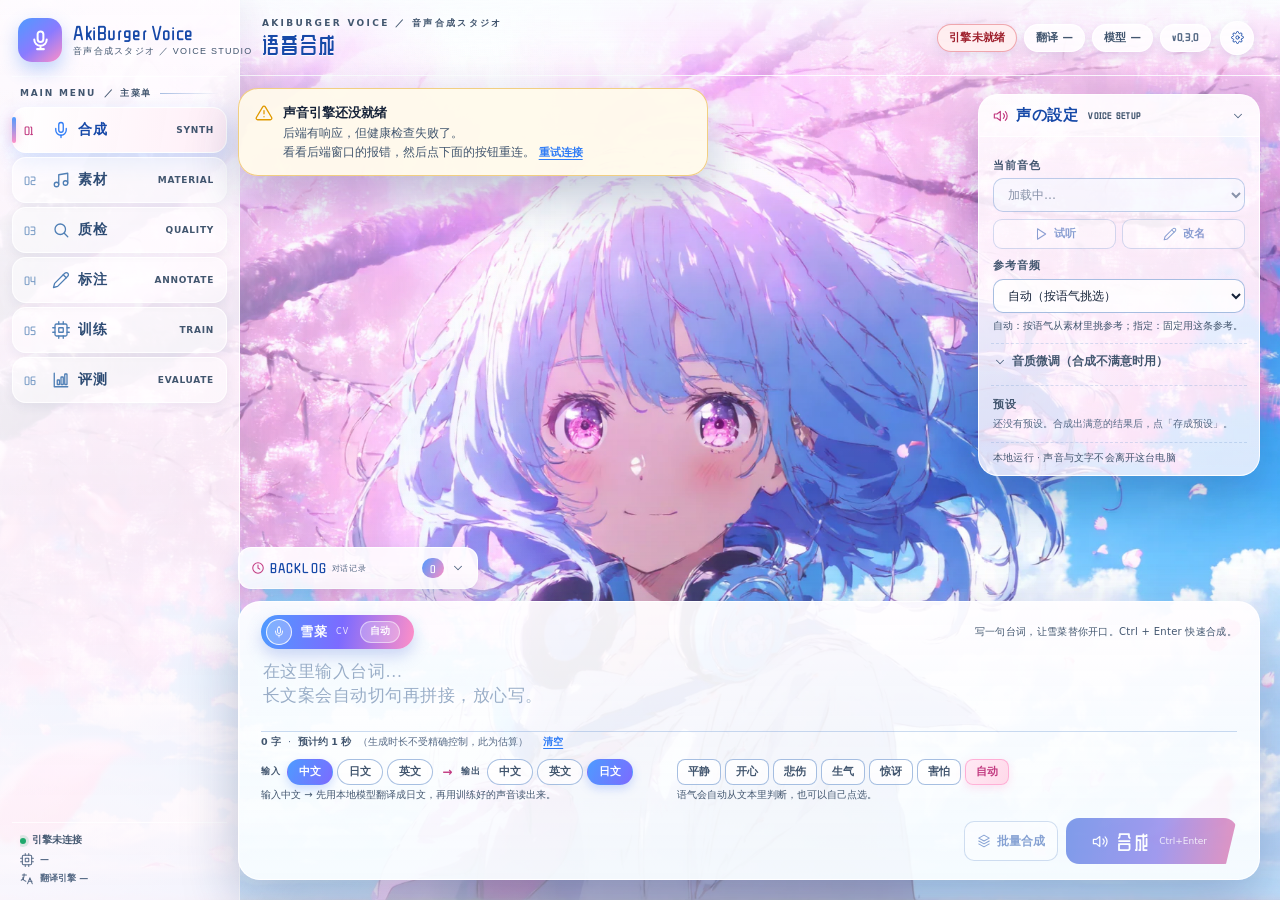
==== commit 57f9b6ce: "重做启动器为 galgame 标题画面(820x460/大标题/竖排菜单/角色大图/极简状态/中文/去假系统标签);转场 v2 改为内容交叉淡入+方向位移+细斜光(移除整块面板与贴纸,顺滑不突兀)" ====
--- a/src/static/index.html
+++ b/src/static/index.html
@@ -5,7 +5,7 @@
 <meta name="viewport" content="width=device-width, initial-scale=1.0">
 <title>AkiBurger Voice · 合成台</title>
 <link rel="icon" href="data:image/svg+xml,<svg xmlns='http://www.w3.org/2000/svg' viewBox='0 0 100 100'><rect width='100' height='100' rx='22' fill='%23EEF6FF'/><circle cx='50' cy='50' r='22' fill='%232F7CF6'/><circle cx='62' cy='38' r='8' fill='%23FF8FC7'/></svg>">
-<link rel="stylesheet" href="styles.css?v=20261020v7">
+<link rel="stylesheet" href="styles.css?v=20261020v8">
 <link rel="preload" as="image" href="assets/hero-idle.webp">
 </head>
 <body data-view="synth">
@@ -109,6 +109,8 @@
       </span>
     </div>
     <div class="menu-cap"><span>MAIN MENU</span><span>／ 主菜单</span></div>
+    <!-- 激活胶囊：随页面切换平滑滑动（JS 定位） -->
+    <span class="nav-capsule" id="navCapsule" aria-hidden="true"></span>
 
     <button type="button" class="side-nav-item flow-step current" data-view="synth"
             aria-current="page" title="语音合成" aria-label="语音合成">
@@ -156,24 +158,9 @@
   </nav>
 
   <!-- 角色直接画在 A 式主视觉背景里：表情切换 = 背景图 120ms 淡入淡出 -->
-  <!-- ================= 页面切换多层转场 ================= -->
-  <div class="page-veil" id="pageVeil" aria-hidden="true" data-type="a" data-dir="fwd">
-    <!-- A：跨区 cut-in（深蓝块 + 速度线 + 页面名贴纸） -->
-    <div class="veil-a">
-      <i class="veil-a-block"></i>
-      <span class="veil-a-lines"><i></i><i></i><i></i></span>
-      <span class="veil-sticker">
-        <b class="veil-sticker-num">02</b>
-        <span class="veil-sticker-en">MATERIAL</span>
-        <span class="veil-sticker-cn">素材</span>
-      </span>
-    </div>
-    <!-- B：流水线内部（漫画翻页：双面板错位 + 大编号） -->
-    <div class="veil-b">
-      <i class="veil-b-pink"></i>
-      <i class="veil-b-white"></i>
-      <span class="veil-b-num">02</span>
-    </div>
+  <!-- ================= 页面切换 v2：内容交叉淡入 + 极细斜向高光 ================= -->
+  <div class="page-veil" id="pageVeil" aria-hidden="true">
+    <i class="page-sweep"></i>
   </div>
 
   <!-- ================= 主内容区（其它 5 页） ================= -->
@@ -764,6 +751,6 @@
   </div>
 </div>
 
-<script src="app.js?v=20261020v7"></script>
+<script src="app.js?v=20261020v8"></script>
 </body>
 </html>
--- a/src/static/styles.css
+++ b/src/static/styles.css
@@ -525,8 +525,8 @@
 }
 
 /* ============================================================
-   页面切换：三类分层转场（A 跨区 cut-in / B 流水线翻页 / C 逆向）
-   只动 transform/opacity；总时长 240~300ms；pointer-events 不阻塞
+   页面切换 v2：内容交叉淡入 + 方向位移 + 极细斜向高光
+   只动 transform/opacity；240~280ms ease-out；背景 hero 完全不动
    ============================================================ */
 .page-veil {
   position: fixed;
@@ -534,206 +534,119 @@
   z-index: 900;
   pointer-events: none;
   overflow: hidden;
-  contain: strict;
-}
-.veil-a,
-.veil-b { position: absolute; inset: 0; display: none; }
-.page-veil[data-type="a"] .veil-a { display: block; }
-.page-veil[data-type="b"] .veil-b { display: block; }
-
-/* ---- A：深蓝斜切块 + 粉白速度线 + 页面名贴纸 ---- */
-.veil-a-block,
-.veil-a-lines i,
-.veil-b-white,
-.veil-b-pink {
+}
+/* 很细的斜向高光：透明度约 6~10%，只做“页面变了”的提示，不遮挡内容 */
+.page-sweep {
   position: absolute;
-  top: -32%;
-  bottom: -32%;
-  will-change: transform;
-  backface-visibility: hidden;
-  transform: translateY(200%) skewX(-8deg);
-}
-.veil-a-block {
-  left: 20%;
-  width: 60%;
-  z-index: 1;
-  background: #10224A;
-}
-.veil-a-lines { position: absolute; inset: 0; z-index: 2; }
-.veil-a-lines i { width: 8px; }
-.veil-a-lines i:nth-child(1) { left: 12%; width: 12px; background: #FF8FC7; transform: translateY(215%) skewX(-8deg); }
-.veil-a-lines i:nth-child(2) { left: 17%; width: 5px; background: #FFFDFF; transform: translateY(225%) skewX(-8deg); }
-.veil-a-lines i:nth-child(3) { left: 23%; width: 7px; background: #FF8FC7; transform: translateY(205%) skewX(-8deg); }
-.veil-sticker {
-  position: absolute;
-  left: 50%;
-  top: 50%;
-  z-index: 3;
-  display: flex;
-  align-items: baseline;
-  gap: 10px;
-  padding: 7px 18px 8px;
-  border: 2px solid #10224A;
-  border-radius: 6px;
-  background: #FFFDFF;
-  color: #10224A;
-  box-shadow: 7px 7px 0 rgba(16, 34, 74, .18);
-  font-family: var(--font-display);
+  top: -25%;
+  bottom: -25%;
+  left: -22%;
+  width: 90px;
+  background: linear-gradient(90deg,
+    rgba(255, 255, 255, 0) 0%,
+    rgba(255, 255, 255, .07) 46%,
+    rgba(186, 222, 255, .09) 62%,
+    rgba(255, 255, 255, 0) 100%);
+  transform: skewX(-20deg) translateX(0);
   opacity: 0;
-  transform: translate(-50%, -50%) rotate(-6deg) translateY(46px) scale(.94);
   will-change: transform, opacity;
 }
-.veil-sticker-num { font-size: 40px; line-height: 1; color: #C23A80; letter-spacing: .02em; }
-.veil-sticker-en { font-size: 24px; letter-spacing: .14em; line-height: 1; }
-.veil-sticker-cn { font-family: var(--font-jp); font-size: 12px; letter-spacing: .2em; color: #4C5F7C; }
-
-/* ---- B：黑白粉双面板错位翻页 + 大编号 ---- */
-.veil-b-white {
-  left: 7%;
-  width: 58%;
-  z-index: 2;
-  background: #FFFDFF;
-  border: 2px solid #10224A;
-  transform: translateY(180%) skewX(-6deg);
-}
-.veil-b-pink {
-  left: 30%;
-  width: 44%;
-  z-index: 1;
-  background: #FF8FC7;
-  border: 2px solid #A82E63;
-  transform: translateY(210%) skewX(-6deg);
-}
-.veil-b-num {
-  position: absolute;
-  left: 50%;
-  top: 50%;
-  z-index: 3;
-  font-family: var(--font-display);
-  font-size: clamp(96px, 15vw, 190px);
-  line-height: 1;
-  color: #10224A;
-  opacity: 0;
-  transform: translate(-50%, -50%) translateY(130px) scale(1);
-  will-change: transform, opacity;
-}
-
-/* 正向：面板自下向上扫 */
-.page-veil[data-dir="fwd"].run .veil-a-block { animation: aBlockUp 260ms var(--ease-inout) both; }
-.page-veil[data-dir="fwd"].run .veil-a-lines i:nth-child(1) { animation: aLineUp 240ms 26ms var(--ease-inout) both; }
-.page-veil[data-dir="fwd"].run .veil-a-lines i:nth-child(2) { animation: aLineUp 240ms 40ms var(--ease-inout) both; }
-.page-veil[data-dir="fwd"].run .veil-a-lines i:nth-child(3) { animation: aLineUp 240ms 18ms var(--ease-inout) both; }
-.page-veil[data-dir="fwd"].run .veil-sticker { animation: stickerFwd 280ms var(--ease-out) both; }
-.page-veil[data-dir="fwd"].run .veil-b-white { animation: bWhiteUp 280ms var(--ease-inout) both; }
-.page-veil[data-dir="fwd"].run .veil-b-pink { animation: bPinkUp 280ms 40ms var(--ease-inout) both; }
-.page-veil[data-dir="fwd"].run .veil-b-num { animation: bNumUp 300ms var(--ease-out) both; }
-/* 逆向：方向反转 + 贴纸从 .9 放大 */
-.page-veil[data-dir="back"].run .veil-a-block { animation: aBlockDown 260ms var(--ease-inout) both; }
-.page-veil[data-dir="back"].run .veil-a-lines i:nth-child(1) { animation: aLineDown 240ms 26ms var(--ease-inout) both; }
-.page-veil[data-dir="back"].run .veil-a-lines i:nth-child(2) { animation: aLineDown 240ms 40ms var(--ease-inout) both; }
-.page-veil[data-dir="back"].run .veil-a-lines i:nth-child(3) { animation: aLineDown 240ms 18ms var(--ease-inout) both; }
-.page-veil[data-dir="back"].run .veil-sticker { animation: stickerBack 280ms var(--ease-out) both; }
-.page-veil[data-dir="back"].run .veil-b-white { animation: bWhiteDown 280ms var(--ease-inout) both; }
-.page-veil[data-dir="back"].run .veil-b-pink { animation: bPinkDown 280ms 40ms var(--ease-inout) both; }
-.page-veil[data-dir="back"].run .veil-b-num { animation: bNumDown 300ms var(--ease-out) both; }
-
-@keyframes aBlockUp {
-  0% { transform: translateY(200%) skewX(-8deg); }
-  100% { transform: translateY(-200%) skewX(-8deg); }
-}
-@keyframes aBlockDown {
-  0% { transform: translateY(-200%) skewX(-8deg); }
-  100% { transform: translateY(200%) skewX(-8deg); }
-}
-@keyframes aLineUp {
-  0% { transform: translateY(230%) skewX(-8deg); }
-  100% { transform: translateY(-230%) skewX(-8deg); }
-}
-@keyframes aLineDown {
-  0% { transform: translateY(-230%) skewX(-8deg); }
-  100% { transform: translateY(230%) skewX(-8deg); }
-}
-@keyframes stickerFwd {
-  0% { opacity: 0; transform: translate(-50%, -50%) rotate(-6deg) translateY(50px) scale(.94); }
-  28% { opacity: 1; transform: translate(-50%, -50%) rotate(-6deg) translateY(0) scale(1.04); }
-  52% { opacity: 1; transform: translate(-50%, -50%) rotate(-6deg) translateY(0) scale(1); }
-  78% { opacity: 1; }
-  100% { opacity: 0; transform: translate(-50%, -50%) rotate(-6deg) translateY(-44px) scale(1.02); }
-}
-@keyframes stickerBack {
-  0% { opacity: 0; transform: translate(-50%, -50%) rotate(-6deg) translateY(-50px) scale(.9); }
-  28% { opacity: 1; transform: translate(-50%, -50%) rotate(-6deg) translateY(0) scale(1.02); }
-  52% { opacity: 1; transform: translate(-50%, -50%) rotate(-6deg) translateY(0) scale(1); }
-  78% { opacity: 1; }
-  100% { opacity: 0; transform: translate(-50%, -50%) rotate(-6deg) translateY(44px) scale(1); }
-}
-@keyframes bWhiteUp {
-  0% { transform: translateY(180%) skewX(-6deg); }
-  100% { transform: translateY(-180%) skewX(-6deg); }
-}
-@keyframes bPinkUp {
-  0% { transform: translateY(210%) skewX(-6deg); }
-  100% { transform: translateY(-210%) skewX(-6deg); }
-}
-@keyframes bWhiteDown {
-  0% { transform: translateY(-180%) skewX(-6deg); }
-  100% { transform: translateY(180%) skewX(-6deg); }
-}
-@keyframes bPinkDown {
-  0% { transform: translateY(-210%) skewX(-6deg); }
-  100% { transform: translateY(210%) skewX(-6deg); }
-}
-@keyframes bNumUp {
-  0% { opacity: 0; transform: translate(-50%, -50%) translateY(140px) scale(1); }
-  22% { opacity: 1; transform: translate(-50%, -50%) translateY(20px) scale(1.2); }
-  62% { opacity: 1; transform: translate(-50%, -50%) translateY(-40px) scale(1.14); }
-  100% { opacity: 0; transform: translate(-50%, -50%) translateY(-150px) scale(1); }
-}
-@keyframes bNumDown {
-  0% { opacity: 0; transform: translate(-50%, -50%) translateY(-140px) scale(1); }
-  22% { opacity: 1; transform: translate(-50%, -50%) translateY(-20px) scale(1.2); }
-  62% { opacity: 1; transform: translate(-50%, -50%) translateY(40px) scale(1.14); }
-  100% { opacity: 0; transform: translate(-50%, -50%) translateY(150px) scale(1); }
-}
-
-/* 旧页 1.02 scale + fade（转场期间浮在新页上方 220ms） */
+.page-veil.run .page-sweep { animation: pageSweep 240ms var(--ease-out) both; }
+@keyframes pageSweep {
+  0% { opacity: 0; transform: translateX(0) skewX(-20deg); }
+  14% { opacity: 1; }
+  82% { opacity: .55; }
+  100% { opacity: 0; transform: translateX(calc(100vw + 220px)) skewX(-20deg); }
+}
+
+/* 主过渡：旧内容淡出 + 8px 方向位移；新内容从反方向 8px 滑入 */
 .view.view-leave {
   position: absolute;
   inset: 0;
   z-index: 6;
   pointer-events: none;
-  animation: viewLeave 220ms var(--ease-out) both;
-}
-@keyframes viewLeave {
-  0% { opacity: 1; transform: scale(1); }
-  100% { opacity: 0; transform: scale(1.02); }
-}
-/* 新页内容：A 类 8px 上滑 + 淡入；B 类按方向 12px 横向滑入 */
-.view.view-enter { animation: viewEnterA 240ms var(--ease-out) both; }
-.view.view-enter.enter-b.dir-fwd { animation: viewEnterBR 240ms var(--ease-out) both; }
-.view.view-enter.enter-b.dir-back { animation: viewEnterBL 240ms var(--ease-out) both; }
-@keyframes viewEnterA {
+  will-change: transform, opacity;
+}
+.view.view-leave.dir-down { animation: viewLeaveUp 170ms ease-in both; }
+.view.view-leave.dir-up { animation: viewLeaveDown 170ms ease-in both; }
+.view.view-enter { will-change: transform, opacity; }
+.view.view-enter.dir-down { animation: viewEnterFromBottom 160ms var(--ease-out) 80ms both; }
+.view.view-enter.dir-up { animation: viewEnterFromTop 160ms var(--ease-out) 80ms both; }
+@keyframes viewLeaveUp {
+  from { opacity: 1; transform: translateY(0); }
+  to { opacity: 0; transform: translateY(-8px); }
+}
+@keyframes viewLeaveDown {
+  from { opacity: 1; transform: translateY(0); }
+  to { opacity: 0; transform: translateY(8px); }
+}
+@keyframes viewEnterFromBottom {
   from { opacity: 0; transform: translateY(8px); }
   to { opacity: 1; transform: translateY(0); }
 }
-@keyframes viewEnterBR {
-  from { opacity: 0; transform: translateX(12px); }
-  to { opacity: 1; transform: translateX(0); }
-}
-@keyframes viewEnterBL {
-  from { opacity: 0; transform: translateX(-12px); }
-  to { opacity: 1; transform: translateX(0); }
-}
-/* 背景 hero 轻微视差 2px */
-body.is-transitioning .scene-stack { animation: sceneFwd 240ms var(--ease-out) both; }
-body.is-transitioning[data-trans-dir="back"] .scene-stack { animation-name: sceneBack; }
-@keyframes sceneFwd {
-  0% { transform: translateY(2px); }
-  100% { transform: translateY(0); }
-}
-@keyframes sceneBack {
-  0% { transform: translateY(-2px); }
-  100% { transform: translateY(0); }
+@keyframes viewEnterFromTop {
+  from { opacity: 0; transform: translateY(-8px); }
+  to { opacity: 1; transform: translateY(0); }
+}
+/* reduced-motion / 关动效：只做 150ms 纯淡入 */
+.view.view-enter.fade-only { animation: fadeOnly 150ms ease-out both; }
+
+/* 顶栏标题：旧标题 4px 上移淡出，新标题 4px 滑入 */
+.topbar-title { will-change: transform, opacity; }
+.topbar-title.title-leave { animation: titleOut 90ms ease-out both; }
+.topbar-title.title-enter { animation: titleIn 120ms var(--ease-out) both; }
+@keyframes titleOut {
+  from { opacity: 1; transform: translateY(0); }
+  to { opacity: 0; transform: translateY(-4px); }
+}
+@keyframes titleIn {
+  from { opacity: 0; transform: translateY(4px); }
+  to { opacity: 1; transform: translateY(0); }
+}
+
+/* 导航激活胶囊：220ms 平滑滑动；激活项本身不再自带背景 */
+.nav-capsule {
+  position: absolute;
+  left: 12px;
+  right: 12px;
+  top: 0;
+  height: 46px;
+  border-radius: 14px;
+  border: 1px solid #fff;
+  background: linear-gradient(100deg, rgba(255, 255, 255, .98), rgba(255, 238, 247, .96));
+  box-shadow: 0 9px 22px rgba(47, 124, 246, .22);
+  pointer-events: none;
+  z-index: 0;
+  opacity: 0;
+  will-change: transform, height;
+  transition: transform 220ms var(--ease-out), height 220ms var(--ease-out), opacity 160ms ease;
+}
+.nav-capsule.ready { opacity: 1; }
+.nav-capsule.no-anim { transition: none; }
+.nav-capsule::before {
+  content: "";
+  position: absolute;
+  left: -1px;
+  top: 9px;
+  bottom: 9px;
+  width: 4px;
+  border-radius: 4px;
+  background: linear-gradient(180deg, #4F9BFF, #FF8FC7);
+  box-shadow: 0 0 10px rgba(255, 143, 199, .65);
+}
+.side-nav-item { position: relative; z-index: 1; }
+.side-nav-item.current,
+.side-nav-item.active,
+.side-nav-item[aria-current="page"] {
+  background: transparent;
+  border-color: transparent;
+  box-shadow: none;
+}
+.side-nav-item.current::before,
+.side-nav-item.active::before,
+.side-nav-item[aria-current="page"]::before { display: none; }
+@media (max-width: 1000px) {
+  .nav-capsule { left: 8px; right: 8px; border-radius: 12px; }
 }
 
 /* 结果面板首次出现：从下方 16px 滑入 */
@@ -1736,8 +1649,6 @@
 body.is-transitioning #view-eval .eval-details {
   content-visibility: hidden;
 }
-/* 进入素材页时整张卡片先不参与布局/绘制（被转场层遮住），扫完再显示；实测 53→61fps */
-body.is-transitioning[data-view="material"] #view-material .card { content-visibility: hidden; }
 .material-row,
 .qc-row,
 .ann-row {
@@ -1960,8 +1871,6 @@
 body.batch-open #errorBox { display: none !important; }
 body.compact-ui .float-panel { max-height: calc(var(--dialog-top, 620px) - 104px); }
 
-/* 转场期间先隐藏全屏渐变蒙版，减少一次整屏合成（扫完立即恢复） */
-body.is-transitioning .scene-tint { display: none; }
 
 /* 轻量玻璃确认框 / 输入框（替代原生 confirm/prompt，保持沉浸） */
 .mini-modal-scrim {
@@ -2119,7 +2028,6 @@
    ============================================================ */
 body.no-motion .page-veil { display: none; }
 body.no-motion .view.view-leave { display: none; }
-body.no-motion .scene-stack { animation: none !important; }
 body.no-motion .view.view-enter { animation: fadeOnly 150ms ease-out both; }
 body.no-motion .result-panel.is-new { animation: none; }
 body.no-motion .side-nav-item.pulse { animation: none; }
@@ -2131,7 +2039,6 @@
 @media (prefers-reduced-motion: reduce) {
   .page-veil { display: none; }
   .view.view-leave { display: none; }
-  body.is-transitioning .scene-stack { animation: none !important; }
   .view.view-enter { animation: fadeOnly 150ms ease-out both; }
   .result-panel.is-new { animation: none; }
   .side-nav-item.pulse { animation: none; }
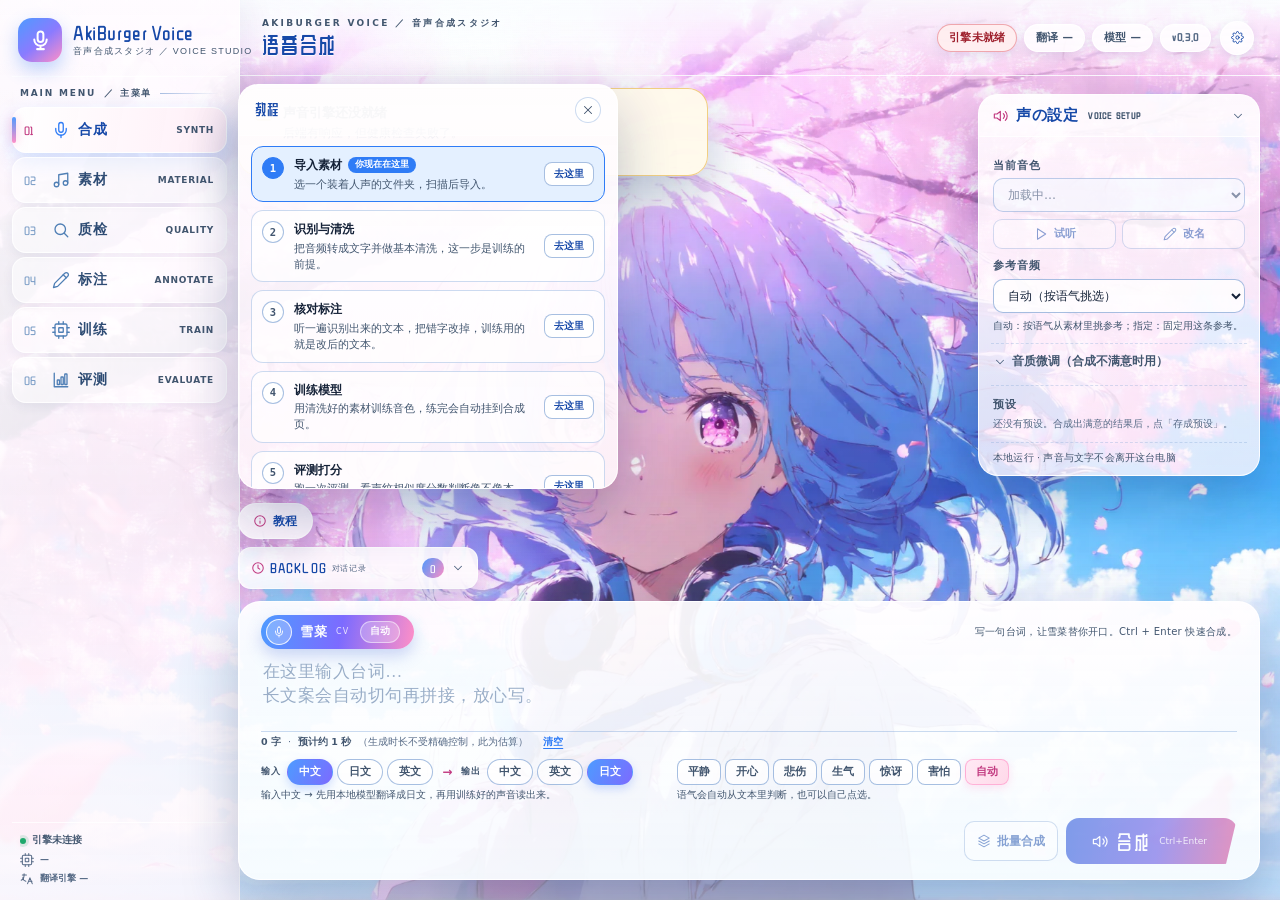
==== commit ec9e98dc: "新功能:创作者自定义背景/角色立绘(上传/恢复默认,后端 data/theme 接口);左下角六步教程(按数据顺序标当前步骤);修复设置面板与声の設定重叠;启动器主菜单改为开始创作" ====
--- a/src/static/index.html
+++ b/src/static/index.html
@@ -62,6 +62,9 @@
   </div>
   <div class="scene-tint" aria-hidden="true"></div>
 
+  <!-- 自定义角色立绘（设置面板上传后叠加，z 在背景之上、面板之下） -->
+  <img id="customChar" class="custom-char" alt="自定义角色立绘" hidden>
+
   <!-- ================= 顶部状态条 ================= -->
   <header class="topbar">
     <div class="topbar-left">
@@ -93,6 +96,33 @@
           <span class="switch"><input id="charToggle" type="checkbox" checked><i class="switch-dot"></i></span>
         </label>
         <div class="settings-note">关闭动效后页面切换不再有斜切面板；关闭主视觉后回退到纯色渐变背景，功能不受影响。</div>
+
+        <div class="settings-sub">自定义图片</div>
+        <div class="theme-slot">
+          <div class="theme-thumb" id="bgThumb" aria-hidden="true"><span>默认</span></div>
+          <div class="theme-slot-info">
+            <div class="theme-slot-name">背景图</div>
+            <div class="theme-slot-desc" id="bgDesc">还没上传。上传后替换主视觉背景，表情切换会暂停。</div>
+            <div class="theme-slot-actions">
+              <button type="button" class="btn-secondary btn-sm" id="bgUploadBtn">上传</button>
+              <button type="button" class="btn-secondary btn-sm" id="bgResetBtn" disabled>恢复默认</button>
+            </div>
+          </div>
+        </div>
+        <div class="theme-slot">
+          <div class="theme-thumb" id="charThumb" aria-hidden="true"><span>默认</span></div>
+          <div class="theme-slot-info">
+            <div class="theme-slot-name">角色立绘</div>
+            <div class="theme-slot-desc" id="charDesc">还没上传。上传后背景换成纯色底图，右侧立绘换成你的图。</div>
+            <div class="theme-slot-actions">
+              <button type="button" class="btn-secondary btn-sm" id="charUploadBtn">上传</button>
+              <button type="button" class="btn-secondary btn-sm" id="charResetBtn" disabled>恢复默认</button>
+            </div>
+          </div>
+        </div>
+        <div class="settings-note" id="themeNote" hidden></div>
+        <input type="file" id="bgFileInput" accept="image/png,image/jpeg,image/webp" class="hidden">
+        <input type="file" id="charFileInput" accept="image/png,image/jpeg,image/webp" class="hidden">
       </div>
     </div>
   </header>
@@ -744,6 +774,21 @@
   <!-- 抽屉遮罩（≤860px 的 声の設定 / 设置 抽屉共用） -->
   <div class="drawer-scrim hidden" id="drawerScrim" aria-hidden="true"></div>
 
+  <!-- ================= 左下角「教程」入口与面板 ================= -->
+  <button type="button" id="tutorialBtn" class="tutorial-pill" aria-haspopup="dialog" aria-expanded="false" aria-controls="tutorialPanel">
+    <svg class="icon icon-sm" aria-hidden="true"><use href="#i-info"/></svg>
+    <span>教程</span>
+  </button>
+  <aside id="tutorialPanel" class="tutorial-panel hidden" role="dialog" aria-label="教程">
+    <div class="tutorial-head">
+      <span class="tutorial-title">教程</span>
+      <button type="button" id="tutorialCloseBtn" class="tutorial-close" aria-label="关闭教程">
+        <svg class="icon icon-sm" aria-hidden="true"><use href="#i-x"/></svg>
+      </button>
+    </div>
+    <div class="tutorial-body" id="tutorialBody"></div>
+  </aside>
+
   <!-- 页脚状态（极简，右下角） -->
   <div class="stage-foot" aria-hidden="true">
     <span>STATIC ／ P5 TRANSITION</span>
--- a/src/static/styles.css
+++ b/src/static/styles.css
@@ -63,6 +63,10 @@
   --ease-inout: cubic-bezier(.5, .06, .25, 1);
   --grad-cta: linear-gradient(100deg, #1D4ED8 0%, #5B4BE0 54%, #D6408C 100%);
   --grad-active: linear-gradient(100deg, rgba(111, 184, 255, .98), rgba(255, 143, 199, .96));
+
+  /* 声の設定面板几何（响应式会更新；设置面板据此定位到它的左侧，避免重叠） */
+  --voice-r: 28px;
+  --voice-w: 302px;
 }
 
 /* ---------------- 基础 ---------------- */
@@ -281,12 +285,14 @@
 .icon-btn:hover { background: #fff; transform: translateY(-1px); }
 .icon-btn:active { transform: translateY(1px); }
 
-/* 设置面板 */
+/* 设置面板（宽屏浮层：定位到声の設定左侧，二者不相交；紧凑模式走抽屉见后文） */
 .settings-panel {
-  position: absolute;
+  position: fixed;
   top: 66px;
-  right: 22px;
-  width: 244px;
+  right: calc(var(--voice-r) + var(--voice-w) + 16px);
+  width: 300px;
+  max-height: calc(var(--dialog-top, 660px) - 92px);
+  overflow-y: auto;
   padding: 14px;
   border-radius: var(--radius-m);
   border: 1px solid var(--glass-line);
@@ -346,6 +352,189 @@
   color: var(--ink-faint);
   font-size: 9.5px;
   line-height: 1.6;
+}
+
+/* ---- 设置面板：自定义图片 ---- */
+.settings-sub {
+  margin-top: 12px;
+  padding-top: 10px;
+  border-top: 1px solid var(--line);
+  font-size: 11px;
+  font-weight: 700;
+  letter-spacing: .04em;
+  color: var(--ink-soft);
+}
+.theme-slot {
+  display: flex;
+  gap: 10px;
+  margin-top: 10px;
+  padding: 8px;
+  border-radius: 10px;
+  border: 1px solid var(--line);
+  background: rgba(255, 255, 255, .7);
+}
+.theme-thumb {
+  flex-shrink: 0;
+  width: 96px; height: 54px;
+  border-radius: 8px;
+  border: 1px solid var(--line-strong);
+  background-color: #E9F1FC;
+  background-size: cover;
+  background-position: center;
+  display: flex;
+  align-items: center;
+  justify-content: center;
+  overflow: hidden;
+}
+.theme-thumb span {
+  font-size: 9.5px;
+  color: var(--ink-faint);
+  letter-spacing: .06em;
+}
+.theme-thumb.has-image span { display: none; }
+.theme-slot-info { flex: 1 1 auto; min-width: 0; display: flex; flex-direction: column; gap: 3px; }
+.theme-slot-name { font-size: 11px; font-weight: 700; color: var(--ink); }
+.theme-slot-desc { font-size: 9.5px; color: var(--ink-faint); line-height: 1.45; }
+.theme-slot-actions { display: flex; gap: 6px; margin-top: auto; }
+.theme-slot-actions .btn-secondary { height: 24px; padding: 0 8px; font-size: 9.5px; }
+.theme-uploading { opacity: .55; pointer-events: none; }
+#themeNote { font-size: 9.5px; }
+#themeNote.unsupported { color: var(--warn); border-top-color: rgba(224, 154, 0, .5); }
+
+/* ---- 自定义角色立绘：背景之上、面板之下，不遮任何交互 ---- */
+.custom-char {
+  position: fixed;
+  right: calc(var(--voice-r) + var(--voice-w) + 20px);
+  bottom: 0;
+  height: 82vh;
+  max-width: 46vw;
+  object-fit: contain;
+  object-position: right bottom;
+  z-index: 2;
+  pointer-events: none;
+  -webkit-mask-image: linear-gradient(180deg, transparent 0%, #000 8%, #000 82%, transparent 100%);
+  mask-image: linear-gradient(180deg, transparent 0%, #000 8%, #000 82%, transparent 100%);
+}
+body:not([data-view="synth"]) .custom-char { display: none; }
+
+/* ---- 左下角「教程」胶囊 + 面板（胶囊在 BACKLOG 锚点正上方，两者都能点） ---- */
+.tutorial-pill {
+  position: fixed;
+  left: var(--content-left, 258px);
+  bottom: calc(100vh - var(--dialog-top, 660px) + 62px);
+  z-index: 39;
+  display: inline-flex;
+  align-items: center;
+  gap: 6px;
+  height: 36px;
+  padding: 0 14px;
+  border-radius: var(--radius-pill);
+  border: 1px solid var(--glass-line);
+  background: var(--glass-strong);
+  color: var(--primary-deep);
+  font-size: 11.5px;
+  font-weight: 700;
+  letter-spacing: .04em;
+  cursor: pointer;
+  box-shadow: var(--shadow-card);
+}
+.tutorial-pill:hover { background: #fff; }
+.tutorial-pill .icon { color: var(--accent-deep); }
+
+.tutorial-panel {
+  position: fixed;
+  left: var(--content-left, 258px);
+  top: 84px;
+  bottom: calc(100vh - var(--dialog-top, 660px) + 112px);
+  z-index: 50;
+  width: 380px;
+  max-width: calc(100vw - var(--content-left, 258px) - 32px);
+  display: flex;
+  flex-direction: column;
+  border-radius: var(--radius-l);
+  border: 1px solid var(--glass-line);
+  background: linear-gradient(180deg, rgba(255, 253, 255, .94) 0%, rgba(255, 247, 252, .9) 100%);
+  box-shadow: var(--shadow-dialog);
+  overflow: hidden;
+}
+.tutorial-head {
+  display: flex;
+  align-items: center;
+  justify-content: space-between;
+  padding: 12px 16px;
+  border-bottom: 1px solid rgba(255, 255, 255, .8);
+  background: rgba(255, 255, 255, .5);
+}
+.tutorial-title { font-family: var(--font-display); font-size: 15px; letter-spacing: .08em; color: var(--primary-deep); }
+.tutorial-close {
+  width: 26px; height: 26px;
+  display: inline-flex; align-items: center; justify-content: center;
+  border-radius: 50%;
+  border: 1px solid var(--line);
+  background: rgba(255, 255, 255, .8);
+  color: var(--ink-soft);
+  cursor: pointer;
+}
+.tutorial-close:hover { color: var(--danger); border-color: var(--danger); }
+.tutorial-body { padding: 10px 12px 12px; overflow-y: auto; display: flex; flex-direction: column; gap: 8px; }
+
+.tutorial-step {
+  display: flex;
+  align-items: flex-start;
+  gap: 10px;
+  padding: 9px 10px;
+  border-radius: 12px;
+  border: 1px solid var(--line);
+  background: rgba(255, 255, 255, .7);
+}
+.tutorial-step.is-current { border-color: var(--primary); background: var(--primary-soft); }
+.tutorial-step.is-done { opacity: .72; }
+.t-step-num {
+  flex-shrink: 0;
+  width: 22px; height: 22px;
+  margin-top: 1px;
+  display: inline-flex; align-items: center; justify-content: center;
+  border-radius: 50%;
+  border: 1px solid var(--line-strong);
+  background: #fff;
+  color: var(--ink-soft);
+  font-family: var(--font-mono);
+  font-size: 10.5px;
+  font-weight: 700;
+}
+.tutorial-step.is-current .t-step-num { background: var(--primary); border-color: var(--primary); color: #fff; }
+.tutorial-step.is-done .t-step-num { background: var(--ok); border-color: var(--ok); color: #fff; }
+.t-step-body { flex: 1 1 auto; min-width: 0; }
+.t-step-title { font-size: 12px; font-weight: 700; color: var(--ink); display: flex; align-items: center; gap: 6px; flex-wrap: wrap; }
+.t-step-mark { font-size: 9px; font-weight: 700; padding: 1px 7px; border-radius: var(--radius-pill); }
+.tutorial-step.is-current .t-step-mark { background: var(--primary); color: #fff; }
+.tutorial-step.is-done .t-step-mark { background: rgba(31, 168, 108, .14); color: var(--ok); }
+.t-step-desc { font-size: 10.5px; color: var(--ink-soft); line-height: 1.5; margin-top: 2px; }
+.t-step-go {
+  flex-shrink: 0;
+  align-self: center;
+  height: 24px;
+  padding: 0 9px;
+  border-radius: 8px;
+  border: 1px solid var(--line-strong);
+  background: #fff;
+  color: var(--primary-deep);
+  font-size: 9.5px;
+  font-weight: 700;
+  cursor: pointer;
+}
+.t-step-go:hover { background: var(--primary); color: #fff; border-color: var(--primary); }
+
+/* 紧凑模式：教程面板占满宽度抽屉 */
+body.compact-ui .tutorial-pill {
+  left: 78px;
+  bottom: calc(100vh - var(--dialog-top, 620px) + 10px);
+}
+body.compact-ui .tutorial-panel {
+  left: 78px; right: 10px;
+  top: 76px;
+  bottom: calc(100vh - var(--dialog-top, 620px) + 56px);
+  width: auto; max-width: none;
 }
 
 /* ============================================================
@@ -1929,6 +2118,7 @@
 /* ============================================================
    响应式   ============================================================ */
 @media (max-width: 1320px) {
+  :root { --voice-r: 20px; --voice-w: 282px; }
   .voice-panel { width: min(282px, calc(100vw - 40px)); right: 20px; }
   .dialog { left: 238px; right: 20px; }
   .float-panel { left: 238px; width: 520px; }
@@ -1939,6 +2129,7 @@
 }
 
 @media (max-width: 1150px) {
+  :root { --voice-r: 16px; --voice-w: 266px; }
   .main-menu { width: 204px; padding: 16px 10px 12px; }
   .brand-name { font-size: 18px; }
   .brand-sub { letter-spacing: .1em; }
@@ -1960,6 +2151,7 @@
 }
 
 @media (max-width: 1000px) {
+  :root { --voice-r: 12px; --voice-w: 252px; }
   .main-menu { width: 76px; padding: 14px 8px 12px; align-items: center; }
   .brand { padding: 0 0 12px; justify-content: center; }
   .brand-text { display: none; }
@@ -2035,6 +2227,7 @@
 
 /* 关闭主视觉后回退到纯色渐变背景（设置里的「显示主视觉背景」） */
 body.no-char .scene-stack { display: none; }
+body.no-char .custom-char { display: none; }
 
 @media (prefers-reduced-motion: reduce) {
   .page-veil { display: none; }
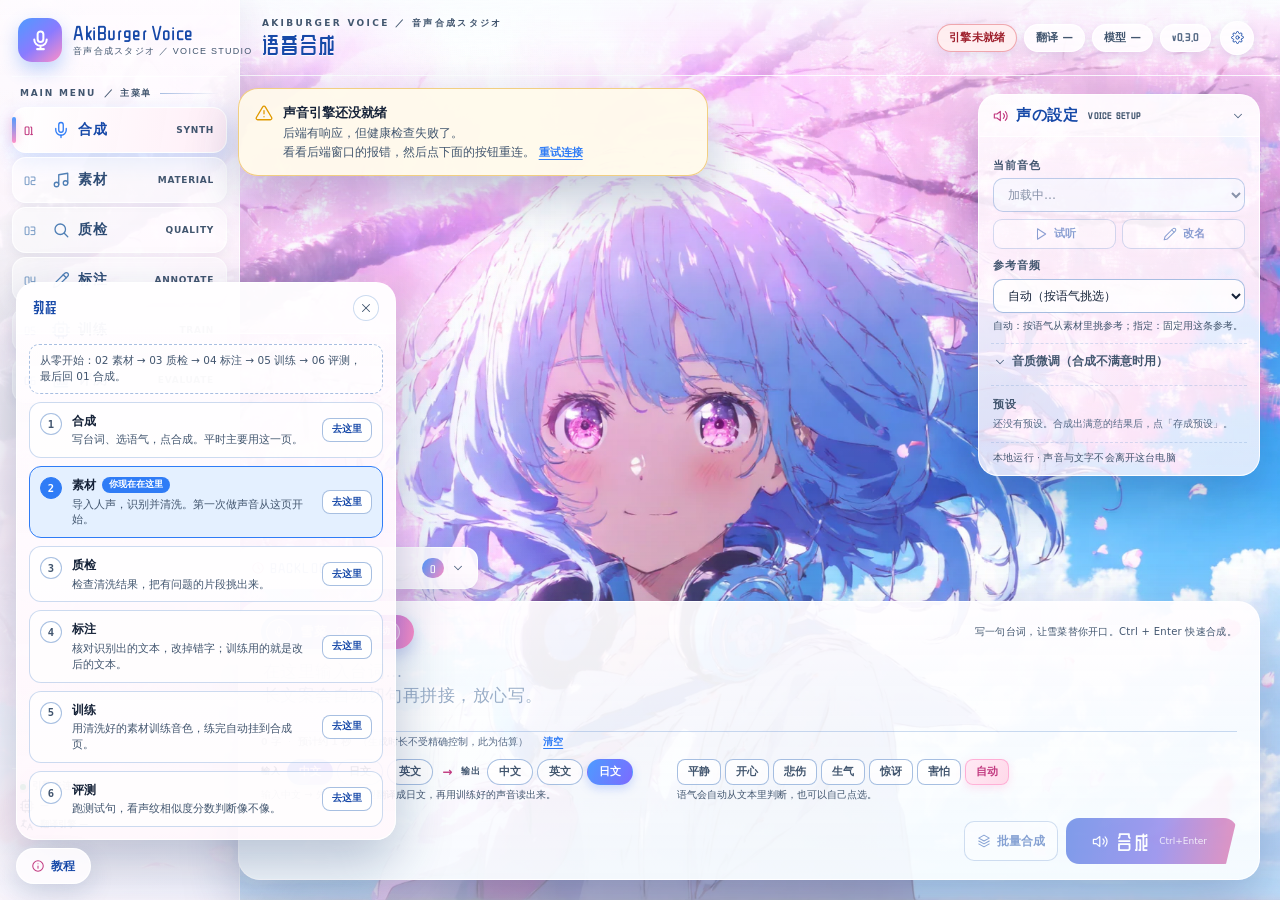
==== commit aa5312e1: "质检页可删除问题素材:每行加删除按钮+删除不合格批量按钮,删除后同步报告与汇总;删素材时后端同步剔除质检报告条目" ====
--- a/src/static/index.html
+++ b/src/static/index.html
@@ -284,6 +284,10 @@
             <div class="card-head">
               <h2 class="card-title">检查结果</h2>
               <div class="material-actions">
+                <button type="button" id="qcDeleteFailBtn" class="btn-danger-link" disabled>
+                  <svg class="icon icon-sm" aria-hidden="true"><use href="#i-trash-2"/></svg>
+                  删除不合格
+                </button>
                 <button type="button" id="qcClearBtn" class="btn-danger-link">清空结果</button>
                 <button type="button" id="qcRunBtn" class="btn-secondary btn-sm">
                   <svg class="icon icon-sm" aria-hidden="true"><use href="#i-search"/></svg>
--- a/src/static/styles.css
+++ b/src/static/styles.css
@@ -417,12 +417,12 @@
 }
 body:not([data-view="synth"]) .custom-char { display: none; }
 
-/* ---- 左下角「教程」胶囊 + 面板（胶囊在 BACKLOG 锚点正上方，两者都能点） ---- */
+/* ---- 左下角「教程」胶囊 + 面板（固定在窗口左下角，面板向上展开） ---- */
 .tutorial-pill {
   position: fixed;
-  left: var(--content-left, 258px);
-  bottom: calc(100vh - var(--dialog-top, 660px) + 62px);
-  z-index: 39;
+  left: 16px;
+  bottom: 16px;
+  z-index: 59;
   display: inline-flex;
   align-items: center;
   gap: 6px;
@@ -443,12 +443,13 @@
 
 .tutorial-panel {
   position: fixed;
-  left: var(--content-left, 258px);
-  top: 84px;
-  bottom: calc(100vh - var(--dialog-top, 660px) + 112px);
-  z-index: 50;
+  left: 16px;
+  bottom: 60px;
+  top: auto;
+  z-index: 58;
   width: 380px;
-  max-width: calc(100vw - var(--content-left, 258px) - 32px);
+  max-width: calc(100vw - 32px);
+  max-height: calc(100vh - 90px);
   display: flex;
   flex-direction: column;
   border-radius: var(--radius-l);
@@ -477,6 +478,15 @@
 }
 .tutorial-close:hover { color: var(--danger); border-color: var(--danger); }
 .tutorial-body { padding: 10px 12px 12px; overflow-y: auto; display: flex; flex-direction: column; gap: 8px; }
+.tutorial-hint {
+  padding: 8px 10px;
+  border-radius: 10px;
+  border: 1px dashed var(--line-strong);
+  background: rgba(255, 255, 255, .55);
+  font-size: 10.5px;
+  line-height: 1.5;
+  color: var(--ink-soft);
+}
 
 .tutorial-step {
   display: flex;
@@ -488,7 +498,6 @@
   background: rgba(255, 255, 255, .7);
 }
 .tutorial-step.is-current { border-color: var(--primary); background: var(--primary-soft); }
-.tutorial-step.is-done { opacity: .72; }
 .t-step-num {
   flex-shrink: 0;
   width: 22px; height: 22px;
@@ -503,12 +512,10 @@
   font-weight: 700;
 }
 .tutorial-step.is-current .t-step-num { background: var(--primary); border-color: var(--primary); color: #fff; }
-.tutorial-step.is-done .t-step-num { background: var(--ok); border-color: var(--ok); color: #fff; }
 .t-step-body { flex: 1 1 auto; min-width: 0; }
 .t-step-title { font-size: 12px; font-weight: 700; color: var(--ink); display: flex; align-items: center; gap: 6px; flex-wrap: wrap; }
 .t-step-mark { font-size: 9px; font-weight: 700; padding: 1px 7px; border-radius: var(--radius-pill); }
 .tutorial-step.is-current .t-step-mark { background: var(--primary); color: #fff; }
-.tutorial-step.is-done .t-step-mark { background: rgba(31, 168, 108, .14); color: var(--ok); }
 .t-step-desc { font-size: 10.5px; color: var(--ink-soft); line-height: 1.5; margin-top: 2px; }
 .t-step-go {
   flex-shrink: 0;
@@ -525,15 +532,16 @@
 }
 .t-step-go:hover { background: var(--primary); color: #fff; border-color: var(--primary); }
 
-/* 紧凑模式：教程面板占满宽度抽屉 */
+/* 紧凑模式：教程面板向左下角收拢，占满剩余宽度 */
 body.compact-ui .tutorial-pill {
-  left: 78px;
-  bottom: calc(100vh - var(--dialog-top, 620px) + 10px);
+  left: 10px;
+  bottom: 10px;
 }
 body.compact-ui .tutorial-panel {
-  left: 78px; right: 10px;
-  top: 76px;
-  bottom: calc(100vh - var(--dialog-top, 620px) + 56px);
+  left: 10px; right: 10px;
+  top: auto;
+  bottom: 54px;
+  max-height: min(62vh, 460px);
   width: auto; max-width: none;
 }
 
@@ -686,6 +694,7 @@
 
 .menu-foot {
   margin-top: auto;
+  margin-bottom: 54px;
   display: flex;
   flex-direction: column;
   gap: 5px;
@@ -1869,6 +1878,20 @@
 .qc-name { width: 150px; flex-shrink: 0; overflow: hidden; text-overflow: ellipsis; white-space: nowrap; }
 .qc-reason { flex: 1 1 auto; min-width: 0; overflow: hidden; text-overflow: ellipsis; white-space: nowrap; color: var(--ink-soft); }
 .qc-summary { margin-bottom: 6px; color: var(--ink-soft); font-size: 10.5px; line-height: 1.55; }
+.qc-del {
+  flex-shrink: 0;
+  width: 26px; height: 26px;
+  display: inline-flex;
+  align-items: center;
+  justify-content: center;
+  border: 1px solid transparent;
+  border-radius: 8px;
+  background: transparent;
+  color: var(--ink-faint);
+  cursor: pointer;
+}
+.qc-del:hover { color: var(--danger); border-color: rgba(214, 58, 74, .3); background: rgba(214, 58, 74, .08); }
+.qc-del .icon { width: 13px; height: 13px; }
 .ann-row { min-height: 40px; padding: 3px 9px; }
 .ann-meta { width: 160px; flex-shrink: 0; color: var(--ink-faint); font-family: var(--font-mono); font-size: 9px; overflow: hidden; text-overflow: ellipsis; white-space: nowrap; }
 .ann-input {
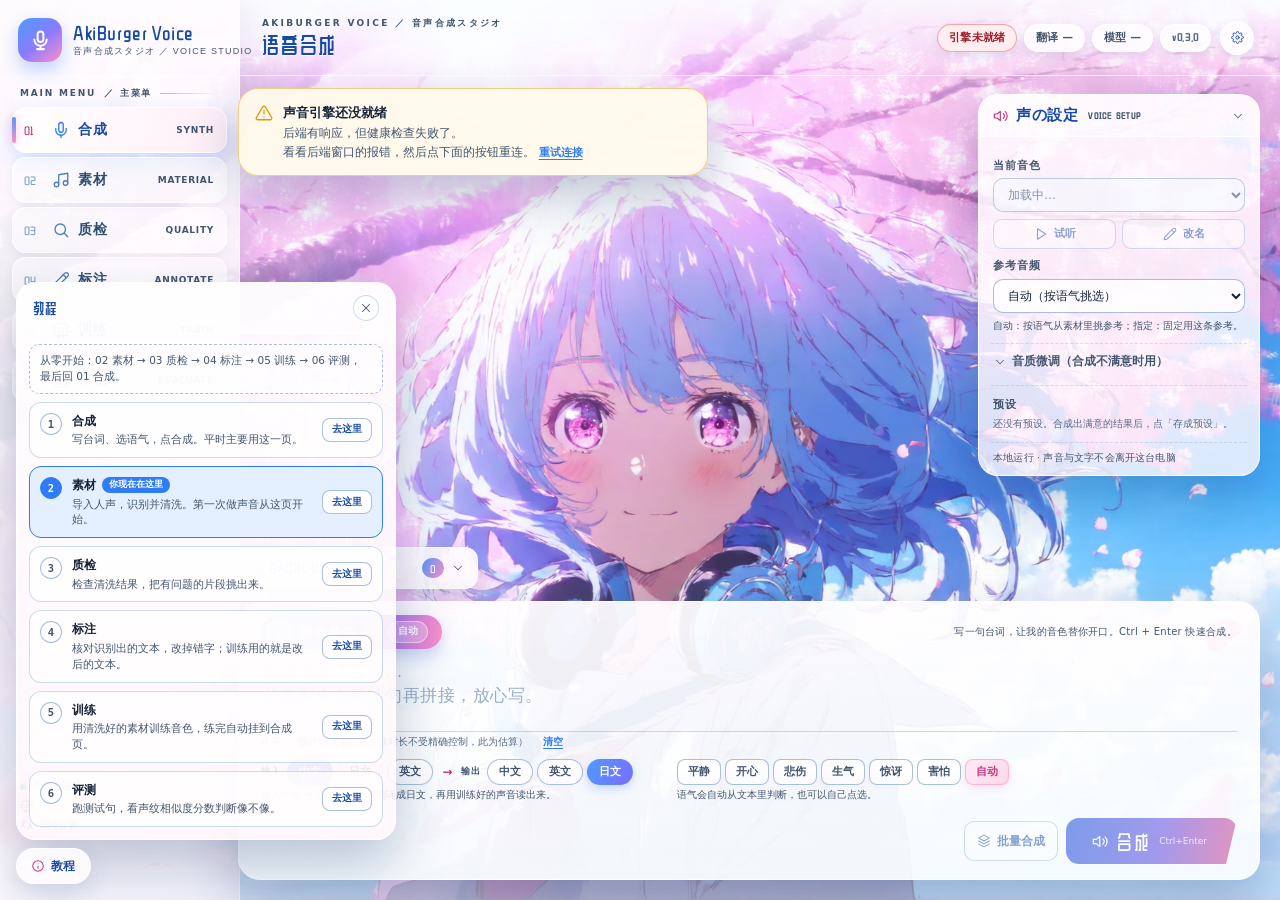
==== commit b6226b68: "打通训练→启用→合成:模型id唯一化与显式启用接口/训练完成自动启用最高轮数/音色名动态化(去掉写死雪菜)/设置加音色名称与清理空间;修语气库超时长导致合成503;selftest断言同步" ====
--- a/src/static/index.html
+++ b/src/static/index.html
@@ -123,6 +123,39 @@
         <div class="settings-note" id="themeNote" hidden></div>
         <input type="file" id="bgFileInput" accept="image/png,image/jpeg,image/webp" class="hidden">
         <input type="file" id="charFileInput" accept="image/png,image/jpeg,image/webp" class="hidden">
+
+        <div class="settings-sub">音色名称</div>
+        <div class="voice-name-row">
+          <input type="text" id="voiceNameInput" class="mini-input" placeholder="我的音色" maxlength="24">
+          <button type="button" id="voiceNameSaveBtn" class="btn-secondary btn-sm">保存</button>
+        </div>
+        <div class="settings-note">这个名字会显示在合成页和说话人名牌上。</div>
+
+        <div class="settings-sub">清理空间</div>
+        <div id="maintArea" class="maint-area">
+          <div class="maint-loading" id="maintLoading">正在读取占用…</div>
+          <div class="maint-row hidden" data-target="trash">
+            <span class="maint-name">回收站</span>
+            <span class="maint-size" data-size="trash">—</span>
+            <button type="button" class="btn-danger-link maint-clear" data-target="trash">清空</button>
+          </div>
+          <div class="maint-row hidden" data-target="train_logs">
+            <span class="maint-name">训练缓存</span>
+            <span class="maint-size" data-size="train_logs">—</span>
+            <button type="button" class="btn-danger-link maint-clear" data-target="train_logs">清空</button>
+          </div>
+          <div class="maint-row hidden" data-target="outputs">
+            <span class="maint-name">合成产物</span>
+            <span class="maint-size" data-size="outputs">—</span>
+            <button type="button" class="btn-danger-link maint-clear" data-target="outputs">清空</button>
+          </div>
+          <div class="maint-row hidden" data-target="logs">
+            <span class="maint-name">日志</span>
+            <span class="maint-size" data-size="logs">—</span>
+            <button type="button" class="btn-danger-link maint-clear" data-target="logs">清空</button>
+          </div>
+        </div>
+        <div class="settings-note" id="maintNote" hidden></div>
       </div>
     </div>
   </header>
@@ -202,7 +235,7 @@
         <div class="view" id="view-synth">
           <header class="page-head synth-head">
             <h2 class="page-title">语音合成</h2>
-            <p class="page-sub">写一句台词，让雪菜的声音替你开口。</p>
+            <p class="page-sub">写一句台词，让<span id="synthHintName">我的音色</span>的声音替你开口。</p>
           </header>
         </div>
 
@@ -227,7 +260,7 @@
                 浏览…
               </button>
               <input id="sourcePath" class="data-input" type="text"
-                     placeholder="点「浏览…」选文件夹，或直接粘贴路径，例如 D:\我的声音素材\雪菜">
+                     placeholder="点「浏览…」选文件夹，或直接粘贴路径，例如 D:\我的声音素材">
               <button type="button" id="scanBtn" class="btn-secondary btn-sm">
                 <svg class="icon icon-sm" aria-hidden="true"><use href="#i-search"/></svg>
                 扫描
@@ -332,6 +365,7 @@
               <button type="button" class="filter-btn active" data-filter="all">全部</button>
               <button type="button" class="filter-btn" data-filter="short">文本过短</button>
               <button type="button" class="filter-btn" data-filter="long">文本过长</button>
+              <button type="button" class="filter-btn" data-filter="deleted" hidden>已删除</button>
             </div>
             <div class="ann-list" id="annList"></div>
           </section>
@@ -351,6 +385,14 @@
                 <span id="trainBadge" class="badge badge-warn">空闲</span>
               </div>
               <div class="train-data" id="trainData">正在检查训练数据…</div>
+              <div class="train-note">训练完会自动启用最新一轮，可以在合成页音色里换回旧模型。</div>
+              <div id="trainDoneRow" class="train-done hidden">
+                <span id="trainDoneText">训练完成。</span>
+                <button type="button" id="gotoSynthBtn" class="btn-secondary btn-sm">
+                  <svg class="icon icon-sm" aria-hidden="true"><use href="#i-mic"/></svg>
+                  去合成试听
+                </button>
+              </div>
             </section>
 
             <section class="card">
@@ -519,7 +561,7 @@
     <div class="dialog-top">
       <div class="speaker">
         <span class="speaker-face" aria-hidden="true"><svg class="icon" aria-hidden="true"><use href="#i-mic"/></svg></span>
-        <b>雪菜</b><span class="speaker-cv">CV</span>
+        <b id="speakerName">我的音色</b><span class="speaker-cv">CV</span>
         <span class="speaker-tone" id="speakerTone">平静</span>
       </div>
       <div class="tone-detected" id="toneDetected" hidden>
@@ -527,7 +569,7 @@
         <span>自动判断为「<strong id="toneDetectedName">—</strong>」</span>
         <span class="tone-conf" id="toneDetectedConf"></span>
       </div>
-      <span class="dialog-hint">写一句台词，让雪菜替你开口。Ctrl + Enter 快速合成。</span>
+      <span class="dialog-hint">写一句台词，让<span id="dialogHintName">我的音色</span>替你开口。Ctrl + Enter 快速合成。</span>
     </div>
 
     <div class="dialog-main">
@@ -701,12 +743,13 @@
         <select id="voiceSelect" class="model-select" disabled>
           <option value="">加载中…</option>
         </select>
+        <div class="field-hint" id="currentModelLine"></div>
         <div class="model-actions">
           <button type="button" id="previewBtn" class="btn-secondary btn-sm" disabled title="试听这个模型的声音">
             <svg class="icon icon-sm" aria-hidden="true"><use href="#i-play"/></svg>
             试听
           </button>
-          <button type="button" id="renameModelBtn" class="btn-secondary btn-sm" disabled title="给这个模型起个名字">
+          <button type="button" id="renameModelBtn" class="btn-secondary btn-sm" disabled title="给音色起个名字">
             <svg class="icon icon-sm" aria-hidden="true"><use href="#i-pencil"/></svg>
             改名
           </button>
--- a/src/static/styles.css
+++ b/src/static/styles.css
@@ -400,6 +400,57 @@
 .theme-uploading { opacity: .55; pointer-events: none; }
 #themeNote { font-size: 9.5px; }
 #themeNote.unsupported { color: var(--warn); border-top-color: rgba(224, 154, 0, .5); }
+
+/* ---- 设置面板：音色名称 / 清理空间 ---- */
+.voice-name-row { display: flex; gap: 6px; margin-top: 10px; }
+.mini-input {
+  flex: 1 1 auto;
+  min-width: 0;
+  height: 30px;
+  padding: 0 8px;
+  border-radius: 8px;
+  border: 1px solid var(--line-strong);
+  background: rgba(255, 255, 255, .8);
+  color: var(--ink);
+  font-size: 11.5px;
+  outline: none;
+}
+.mini-input:focus { border-color: var(--primary); }
+
+.maint-area { margin-top: 10px; display: flex; flex-direction: column; gap: 6px; }
+.maint-loading { font-size: 9.5px; color: var(--ink-faint); }
+.maint-row {
+  display: flex;
+  align-items: center;
+  gap: 8px;
+  padding: 6px 8px;
+  border-radius: 9px;
+  border: 1px solid var(--line);
+  background: rgba(255, 255, 255, .7);
+}
+.maint-name { font-size: 11px; font-weight: 700; color: var(--ink); width: 58px; flex-shrink: 0; }
+.maint-size { flex: 1 1 auto; min-width: 0; font-size: 9.5px; color: var(--ink-soft); overflow: hidden; text-overflow: ellipsis; white-space: nowrap; }
+.maint-clear { height: 24px; padding: 0 8px; font-size: 9.5px; flex-shrink: 0; }
+.maint-clear:disabled { opacity: .4; pointer-events: none; }
+#maintNote { font-size: 9.5px; }
+#maintNote.unsupported { color: var(--warn); border-top-color: rgba(224, 154, 0, .5); }
+
+/* ---- 训练完成引导 ---- */
+.train-done {
+  display: flex;
+  align-items: center;
+  gap: 10px;
+  flex-wrap: wrap;
+  margin-top: 10px;
+  padding: 8px 12px;
+  border-radius: 10px;
+  border: 1px solid rgba(31, 168, 108, .4);
+  background: rgba(233, 251, 243, .7);
+  font-size: 11.5px;
+  font-weight: 700;
+  color: #127049;
+}
+.train-done .btn-secondary { height: 26px; font-size: 10.5px; }
 
 /* ---- 自定义角色立绘：背景之上、面板之下，不遮任何交互 ---- */
 .custom-char {
@@ -1893,6 +1944,8 @@
 .qc-del:hover { color: var(--danger); border-color: rgba(214, 58, 74, .3); background: rgba(214, 58, 74, .08); }
 .qc-del .icon { width: 13px; height: 13px; }
 .ann-row { min-height: 40px; padding: 3px 9px; }
+.ann-row.is-deleted { opacity: .55; }
+.ann-row.is-deleted .ann-input { background: rgba(255, 255, 255, .4); }
 .ann-meta { width: 160px; flex-shrink: 0; color: var(--ink-faint); font-family: var(--font-mono); font-size: 9px; overflow: hidden; text-overflow: ellipsis; white-space: nowrap; }
 .ann-input {
   flex: 1 1 auto;
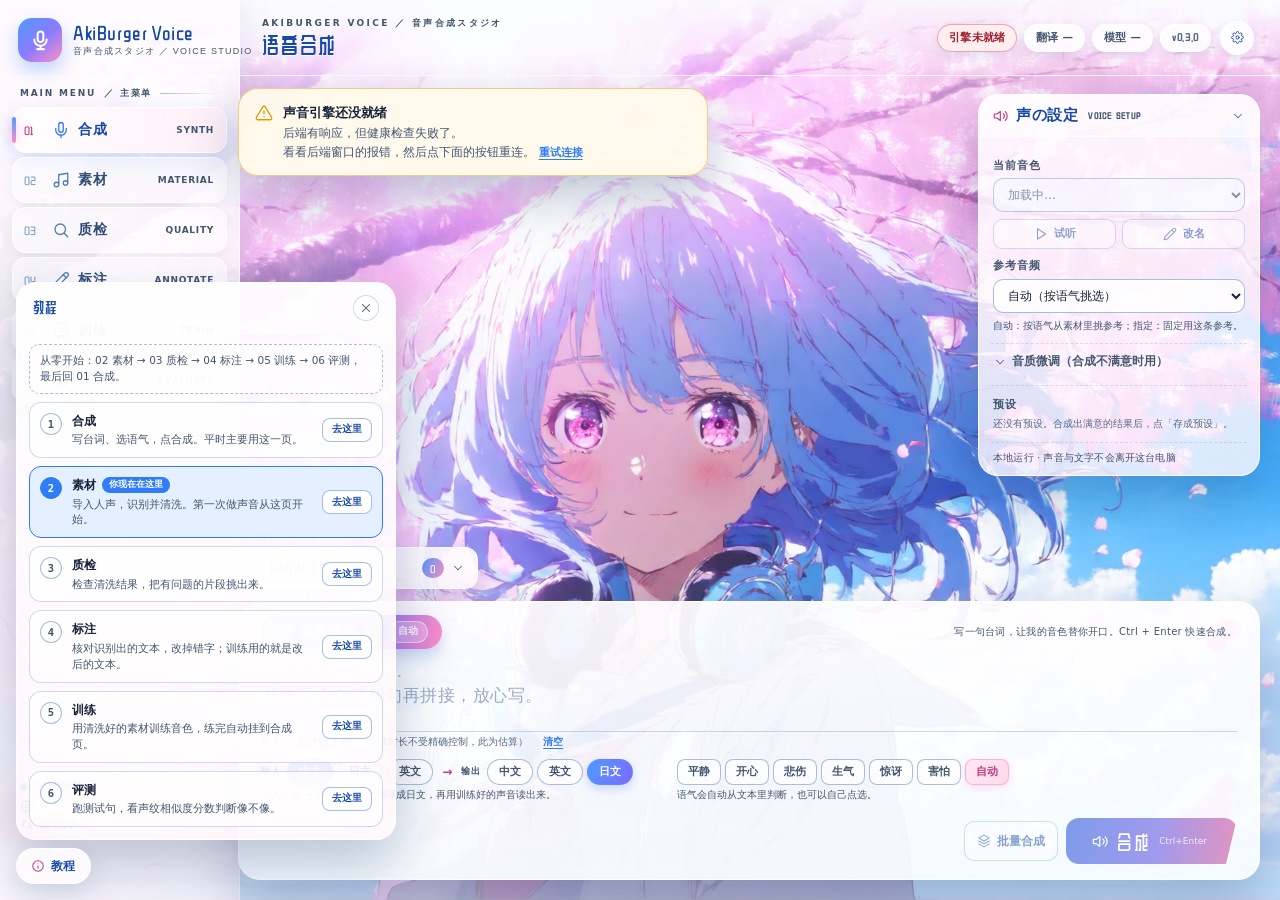
==== commit a99d768d: "新增模型管理(设置里列出全部模型,可删除非当前启用模型,权重移入 data/_model_trash);删除多余 e2 模型(已备份);docs/08 同步;设置清理后保持打开的修正一并提交" ====
--- a/src/static/index.html
+++ b/src/static/index.html
@@ -131,6 +131,12 @@
         </div>
         <div class="settings-note">这个名字会显示在合成页和说话人名牌上。</div>
 
+        <div class="settings-sub">模型管理</div>
+        <div id="modelManageList" class="model-manage-list">
+          <div class="settings-note">正在读取…</div>
+        </div>
+        <div class="settings-note">当前启用的模型不能删除；删掉的权重会放到 data/_model_trash，可以手动找回。</div>
+
         <div class="settings-sub">清理空间</div>
         <div id="maintArea" class="maint-area">
           <div class="maint-loading" id="maintLoading">正在读取占用…</div>
--- a/src/static/styles.css
+++ b/src/static/styles.css
@@ -1634,6 +1634,7 @@
 .voice-card .field-label { margin-top: 8px; }
 .voice-card .field-label:first-child { margin-top: 0; }
 .model-actions { display: flex; gap: 6px; margin-top: 7px; }
+.model-actions-sub { margin-top: 4px; }
 .model-actions .btn-secondary { flex: 1 1 0; }
 .model-audio { width: 100%; margin-top: 6px; }
 
@@ -2315,3 +2316,15 @@
   *::before,
   *::after { transition-duration: 1ms !important; }
 }
+
+.model-manage-list { display: flex; flex-direction: column; gap: 4px; }
+.model-manage-row {
+  display: flex; align-items: center; gap: 8px;
+  min-height: 34px; padding: 4px 8px;
+  border-radius: 10px; border: 1px solid var(--line);
+  background: rgba(255, 255, 255, .7);
+}
+.model-manage-name { flex: 1 1 auto; min-width: 0; font-size: 11.5px; color: var(--ink); overflow: hidden; text-overflow: ellipsis; white-space: nowrap; }
+.model-manage-epoch { margin-left: 6px; font-family: var(--font-mono); font-size: 9.5px; color: var(--ink-faint); }
+.model-manage-active { flex-shrink: 0; font-size: 9px; font-weight: 700; padding: 1px 7px; border-radius: var(--radius-pill); background: var(--primary-soft); color: var(--primary-deep); }
+.model-manage-row .btn-danger-link { flex-shrink: 0; height: 24px; }
